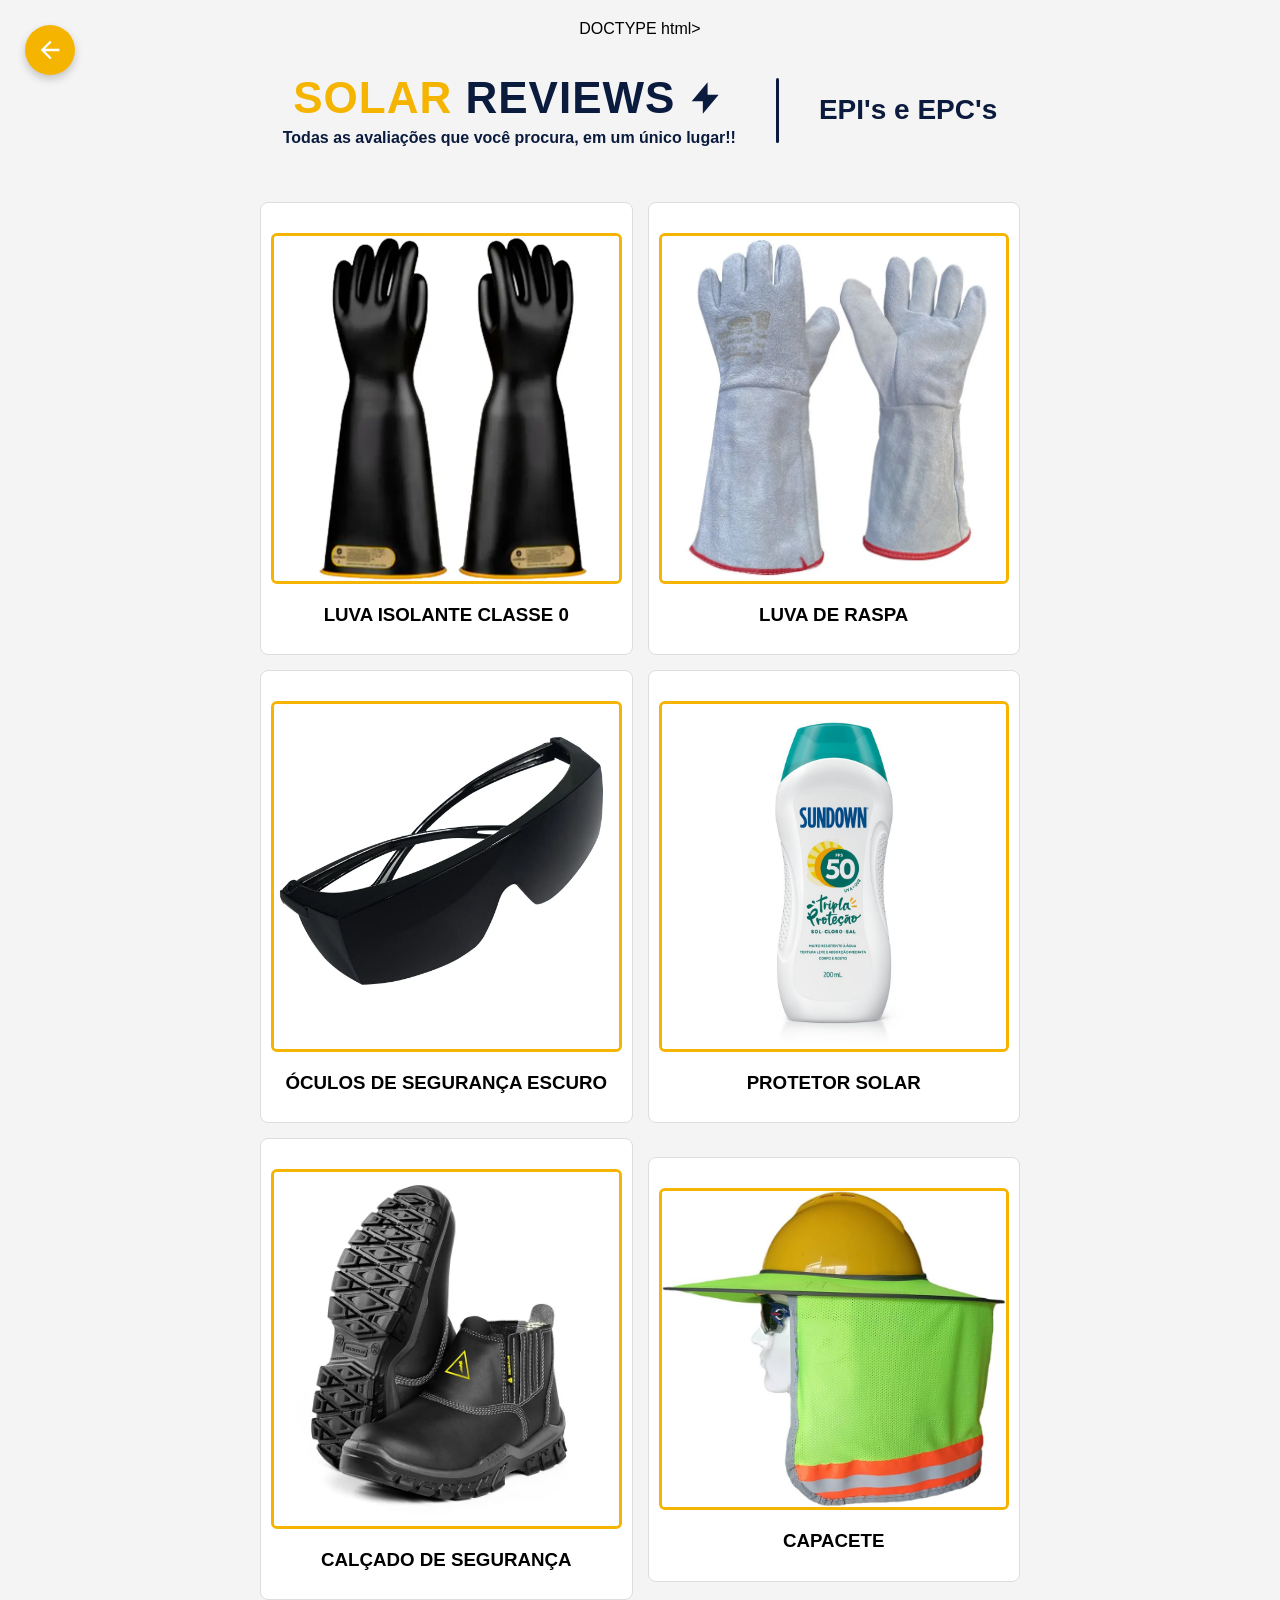
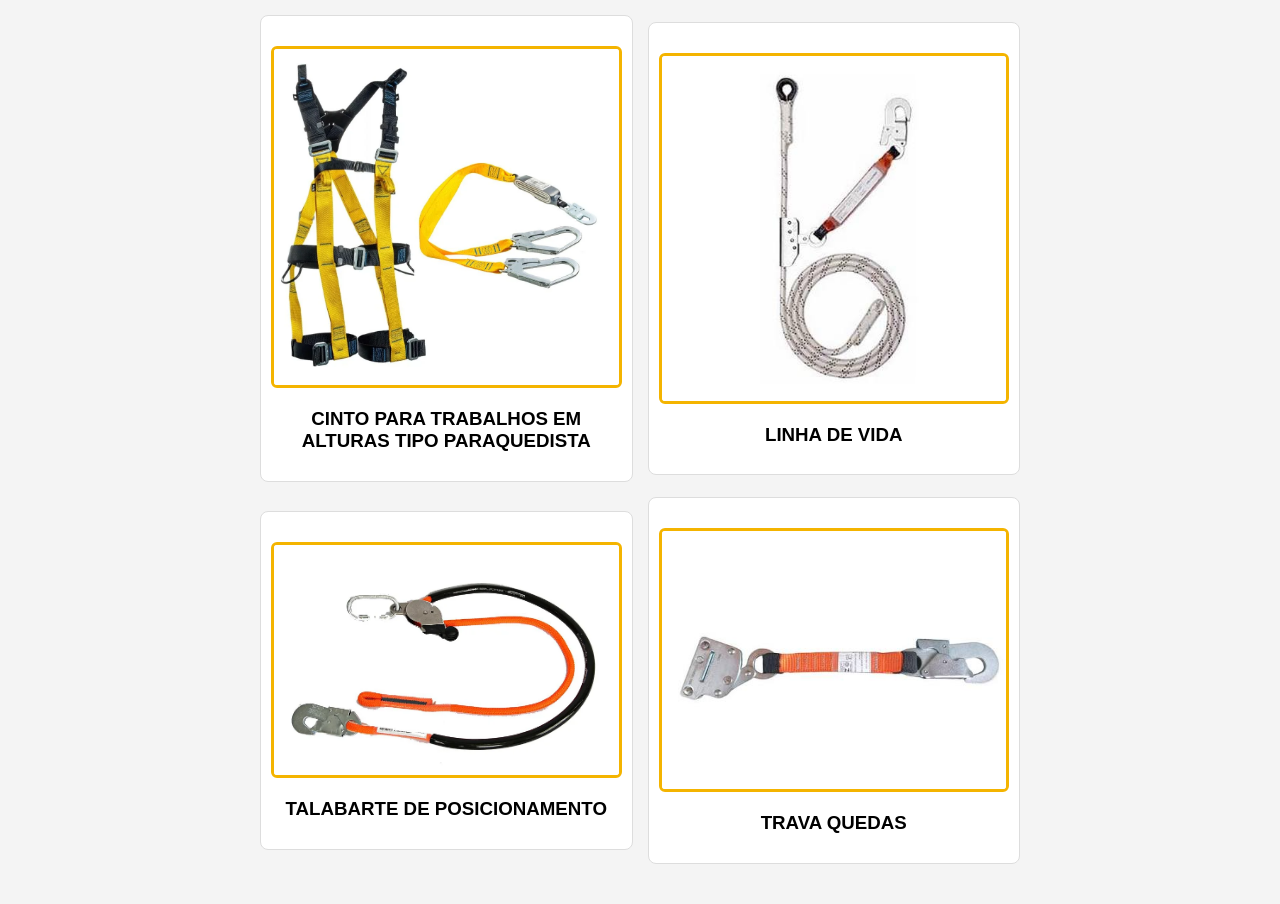
==== cabos.html @ 93189bad "D" ====
DOCTYPE html>
<html lang="pt-BR">
    <head> 
        <meta charset="UTF-8">
        <link rel="stylesheet" href="Style.css">
        <title>SolarReviews - CABOS</title> 
    </head>

    <body>
        <a href="javascript:history.back()" class="btn-voltar-redondo" title="Voltar">
  <svg xmlns="http://www.w3.org/2000/svg" viewBox="0 0 24 24" fill="currentColor">
    <path d="M20 11H7.83l5.59-5.59L12 4l-8 8 8 8 1.41-1.41L7.83 13H20v-2z"/>
  </svg>
</a>
        <header class="header-principal">
  <div class="header-lado-esquerdo">
    <div class="titulo-com-icone">
      <h1 class="titulo-solar">
        <span class="cor-solar">SOLAR</span>
        <span class="cor-revis">REVIEWS</span>
      </h1>
      <svg class="icone-raio" xmlns="http://www.w3.org/2000/svg" viewBox="0 0 24 24" fill="currentColor">
        <path d="M13 2L3 14h7v8l10-12h-7z"/>
      </svg>
    </div>
    <p class="subtitulo">Todas as avaliações que você procura, em um único lugar!!</p>
  </div>

  <div class="divisoria-vertical"></div>

  <div class="header-lado-direito">
    <span class="texto-epis">EPI's e EPC's</span>
  </div>
</header>

        <main class="galeria-produtos">

            <div class="card-produto">
                <img src="imagens/luva isolante.webp" alt="Luva Isolante Classe 0">
                <h3>LUVA ISOLANTE CLASSE 0</h3>
            </div>

            <div class="card-produto">
                <img src="imagens/luva de raspa.webp" alt="Luva de Raspa">
                <h3>LUVA DE RASPA</h3>
            </div>

            <div class="card-produto">
                <img src="imagens/oculos de segurança.webp" alt="Óculos de Segurança Escuro">
                <h3>ÓCULOS DE SEGURANÇA ESCURO</h3>
            </div>

            <div class="card-produto">
                <img src="imagens/protetor solar.jpg" alt="Protetor Solar">
                <h3>PROTETOR SOLAR</h3>
            </div>

            <div class="card-produto">
                <img src="imagens/bota.webp" alt="Calçado de Segurança">
                <h3>CALÇADO DE SEGURANÇA</h3>
            </div>

            <div class="card-produto">
                <img src="imagens/capacete2.jpg" alt="Capacete">
                <h3>CAPACETE</h3>
            </div>

            <div class="card-produto">
                <img src="imagens/cinto de segurança.webp" alt="Cinto de Segurança">
                <h3>CINTO PARA TRABALHOS EM ALTURAS TIPO PARAQUEDISTA</h3>
            </div>

            <div class="card-produto">
                <img src="imagens/corda de vida.jpg" alt="Linha de Vida">
                <h3>LINHA DE VIDA</h3>
            </div>

            <div class="card-produto">
                <img src="imagens/talabarte.webp" alt="Talabarte">
                <h3>TALABARTE DE POSICIONAMENTO</h3>
            </div>

            <div class="card-produto">
                <img src="imagens/trava quedas.jpg" alt="Trava Quedas">
                <h3>TRAVA QUEDAS</h3>
            </div>

        </main>

        <script src="Script.js"></script>
    </body>
</html>
---- Style.css ----
.search-container {
    position: fixed;
    top: 20px;
    right: 20px;
    z-index: 1000;
}

.search-btn {
    width: 45px;
    height: 45px;
    border: none;
    border-radius: 50%;
    background: #f4b400;
    color: white;
    cursor: pointer;
    font-size: 20px;
}

.search-btn:hover {
    background: #d99b00;
}

.menu-pesquisa {
    display: none;
    margin-top: 10px;
    width: 230px;
    background: white;
    border-radius: 8px;
    box-shadow: 0 5px 15px rgba(0,0,0,.2);
    overflow: hidden;
}

.menu-pesquisa a {
    display: block;
    padding: 12px;
    text-decoration: none;
    color: #333;
}

.menu-pesquisa a:hover {
    background: #f4b400;
    color: white;
}

body {
    font-family: Arial, sans-serif;
    background-color: #f4f4f4;
    display: flex;
    flex-direction: column;
    align-items: center;
    margin: 20px auto;
}

main {
    width: 100%;
    display: flex;
    flex-direction: column;
    align-items: center;
}

section {
    background-color: white;
    width: 80%;
    max-width: 800px;
    padding: 20px;
    border-radius: 10px;
    text-align: center;
}

img {
    width: 100%;
    max-width: 600px;
    height: auto;
    display: block;
    margin: 20px auto;
    border-radius: 10px;
}

/* BOTÃO VOLTAR (SETA BRANCA) */
.btn-voltar {
    display: flex;
    align-items: center;
    justify-content: center;
    width: 48px;
    height: 48px;
    background-color: #f4b400;  /* Amarelo/Laranja */
    color: #ffffff;             /* Seta em BRANCO */
    border-radius: 50%;
    text-decoration: none;
    font-size: 28px;
    font-weight: bold;
    box-shadow: 0px 2px 5px rgba(0,0,0,0.2);
    position: absolute;
    top: 20px;
    left: 45px;
}

/* Organização de 2 imagens por linha
/* Organização de 2 imagens por linha */
.galeria-produtos {
    display: grid;
    grid-template-columns: repeat(2, 1fr); /* Cria exatamente 2 colunas iguais */
    gap: 15px;                             /* Espaço entre os cards */
    padding: 20px;
    width: 100%;
    max-width: 800px;
    box-sizing: border-box;
}

/* Quadradinhos dos produtos */
.card-produto {
    border: 1px solid #ddd;
    border-radius: 8px;
    padding: 10px;
    text-align: center;
    background-color: #fff;
    box-sizing: border-box;
}

/* BORDA AMARELA NAS IMAGENS DOS PRODUTOS */
.card-produto img {
    width: 100%;
    height: auto;
    object-fit: cover; /* Mantém as imagens alinhadas sem distorcer */
    border: 3px solid #f4b400;
    border-radius: 6px;
    box-sizing: border-box;
}
/* COR ESCURA PADRÃO PARA TUDO: #0b1b3d (Azul bem escuro, quase preto) */

/* Contêiner principal do cabeçalho (Aumentado) */
.header-principal {
  display: flex;
  align-items: center;
  justify-content: center;
  gap: 40px; /* Aumentado o espaço entre as partes */
  width: 100%;
  padding: 35px 0; /* Cabeçalho mais alto */
  margin: 0 auto;
}

/* --- LADO ESQUERDO --- */
.header-lado-esquerdo {
  display: flex;
  flex-direction: column;
  align-items: center;
  text-align: center;
}

.titulo-com-icone {
  display: flex;
  align-items: center;
  gap: 12px;
}

.titulo-solar {
  font-family: 'Showcard Gothic', 'Impact', sans-serif; /* Fonte Showcard Gothic */
  font-size: 44px; /* Aumentado */
  margin: 0;
  text-transform: uppercase;
  letter-spacing: 1px;
}

.cor-solar {
  color: #F4B400; /* Amarelo */
}

.cor-revis {
  color: #0b1b3d; /* Azul bem escuro */
}

/* Ícone do Raio (Aumentado) */
.icone-raio {
  width: 38px;
  height: 38px;
  fill: #0b1b3d; /* Azul bem escuro */
}

/* Subtítulo centralizado em azul bem escuro */
.subtitulo {
  margin: 6px 0 0 0;
  font-size: 16px;
  font-weight: 600;
  color: #0b1b3d; /* Agora na mesma cor azul bem escuro */
}

/* --- LINHA DIVISÓRIA (Agora em Azul Bem Escuro) --- */
.divisoria-vertical {
  width: 3px;
  height: 65px; /* Altura maior para acompanhar a fonte */
  background-color: #0b1b3d; /* Azul bem escuro */
  border-radius: 2px;
}

/* --- LADO DIREITO --- */
.header-lado-direito {
  display: flex;
  align-items: center;
}

.texto-epis {
  font-size: 28px; /* Aumentado */
  font-weight: bold;
  color: #0b1b3d; /* Azul bem escuro */
}

/* BOTÃO VOLTAR REDONDO (MÉDIO) */
.btn-voltar-redondo {
  position: fixed; /* Fica fixo na tela mesmo ao rolar */
  top: 25px;
  left: 25px;
  width: 50px; /* Tamanho médio */
  height: 50px;
  background-color: #F4B400; /* Amarelo */
  border-radius: 50%; /* Torna o botão redondo */
  display: flex;
  align-items: center;
  justify-content: center;
  box-shadow: 0 4px 8px rgba(0, 0, 0, 0.2);
  text-decoration: none;
  z-index: 9999; /* Garante que fique acima de outros elementos */
  transition: transform 0.2s ease, background-color 0.2s ease;
}

/* Seta branca dentro do botão */
.btn-voltar-redondo svg {
  width: 28px;
  height: 28px;
  fill: #FFFFFF; /* Cor da seta em branco */
}

/* Efeito ao passar o mouse */
.btn-voltar-redondo:hover {
  background-color: #d99b00;
  transform: scale(1.08);
}
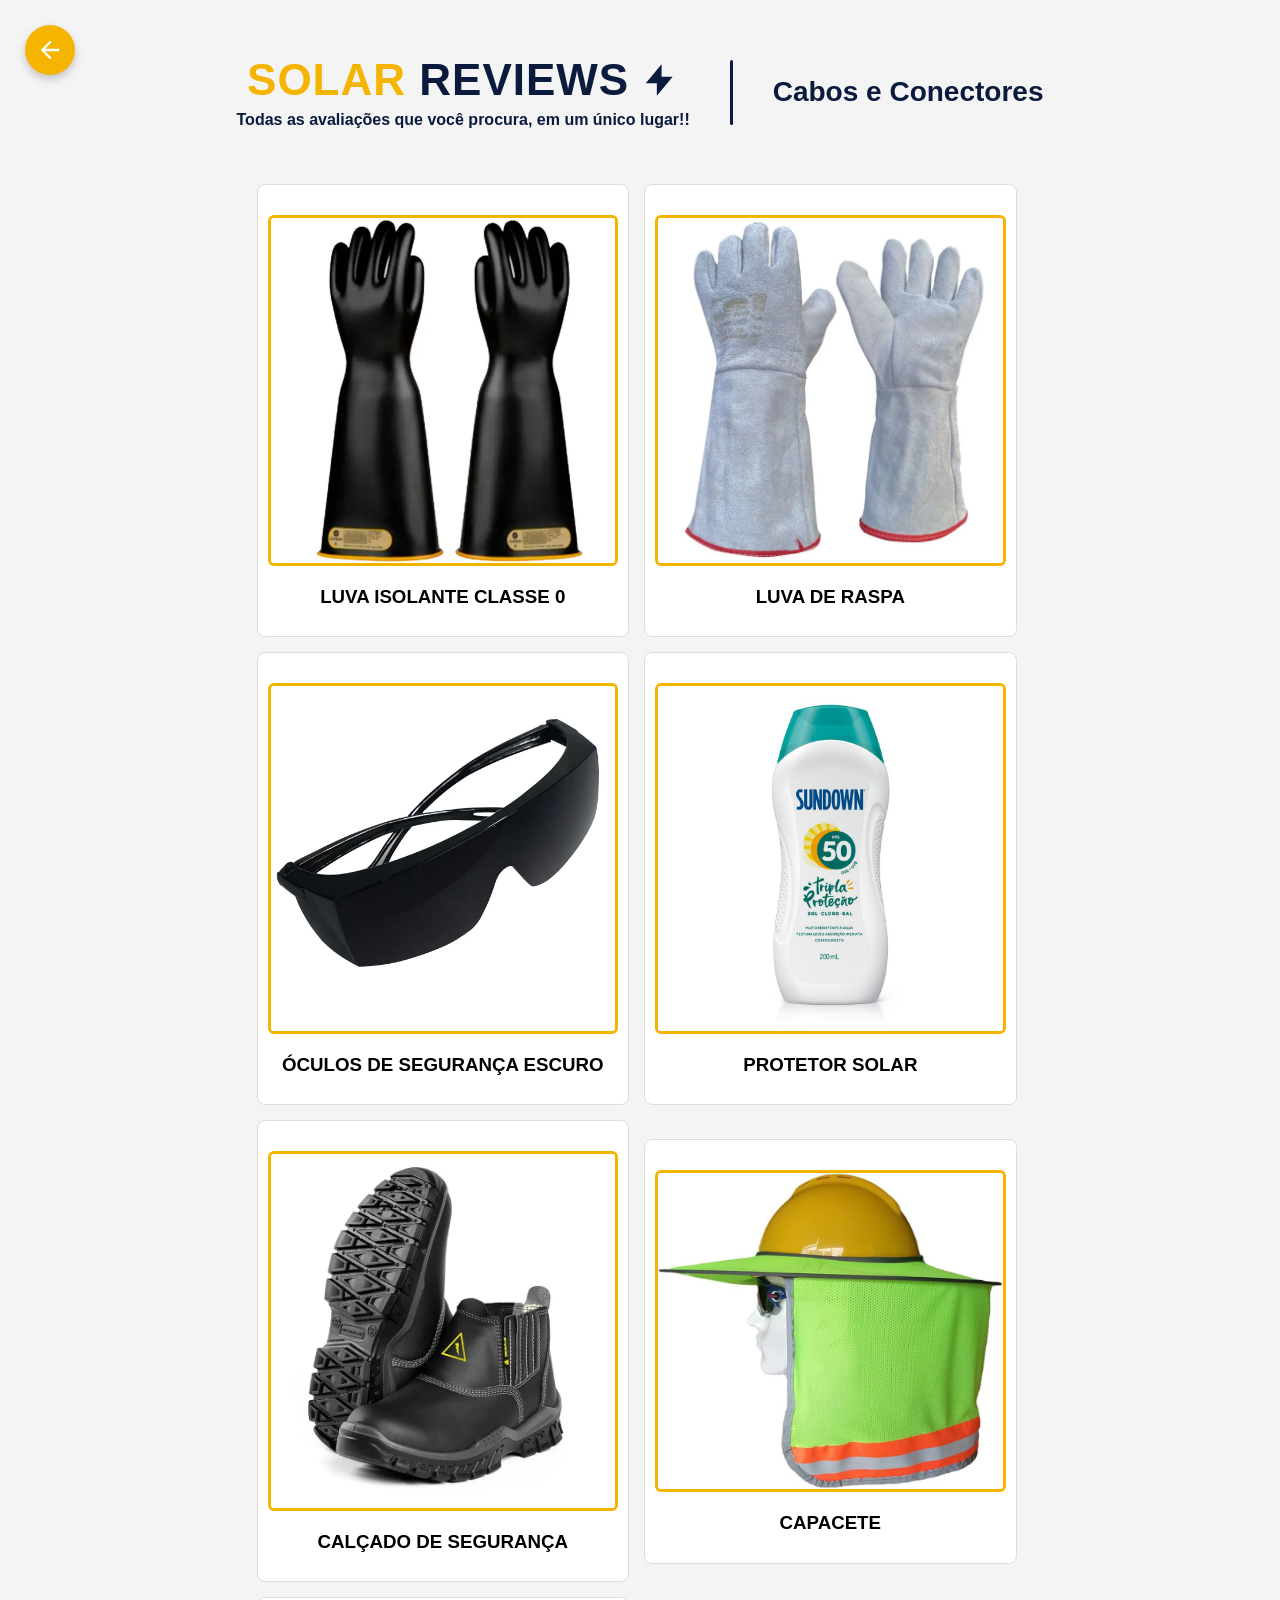
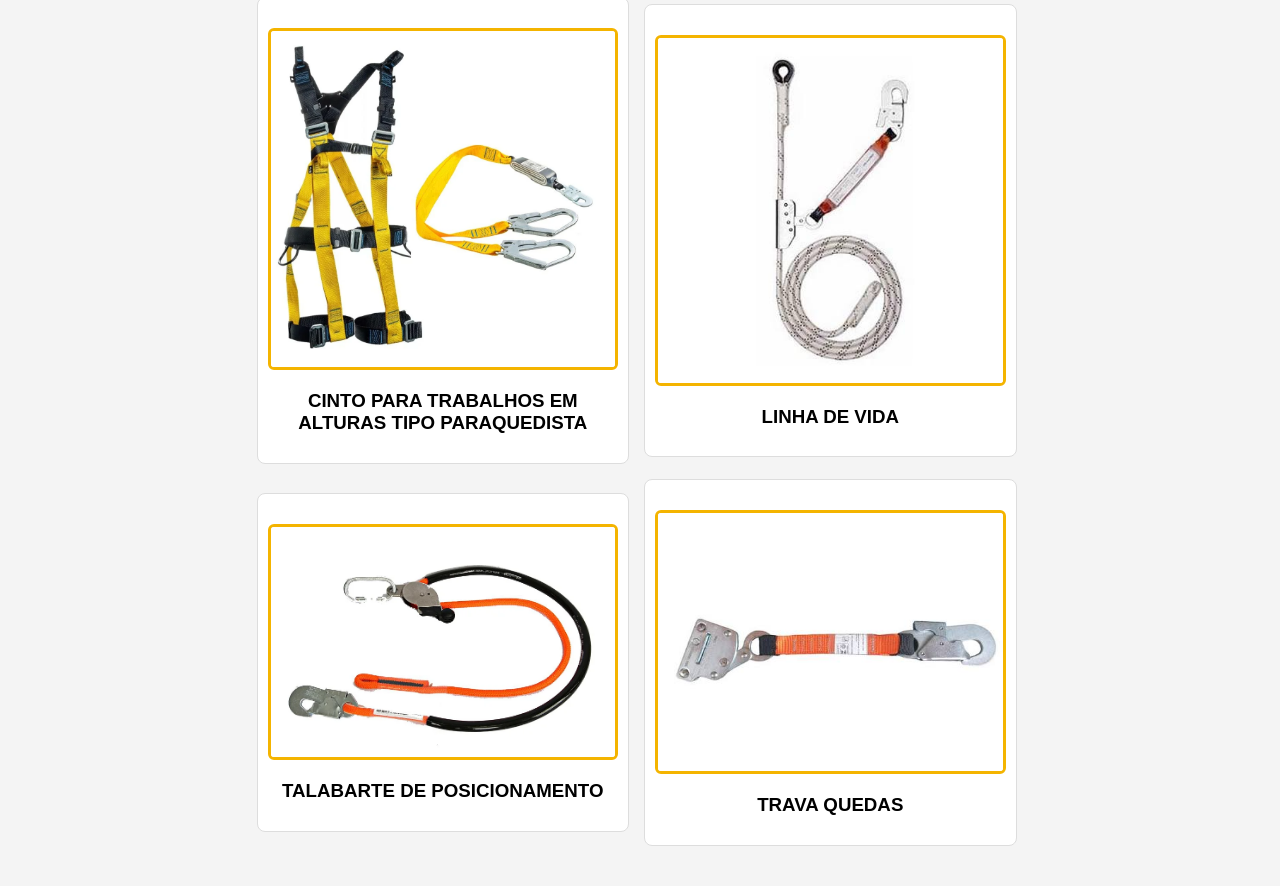
==== commit 1c495372: "de" ====
--- a/cabos.html
+++ b/cabos.html
@@ -1,9 +1,9 @@
-DOCTYPE html>
+<DOCTYPE html>
 <html lang="pt-BR">
     <head> 
         <meta charset="UTF-8">
         <link rel="stylesheet" href="Style.css">
-        <title>SolarReviews - CABOS</title> 
+        <title>SolarReviews - Cabos e Conectores</title> 
     </head>
 
     <body>
@@ -29,7 +29,7 @@
   <div class="divisoria-vertical"></div>
 
   <div class="header-lado-direito">
-    <span class="texto-epis">EPI's e EPC's</span>
+    <span class="texto-epis">Cabos e Conectores</span>
   </div>
 </header>
 
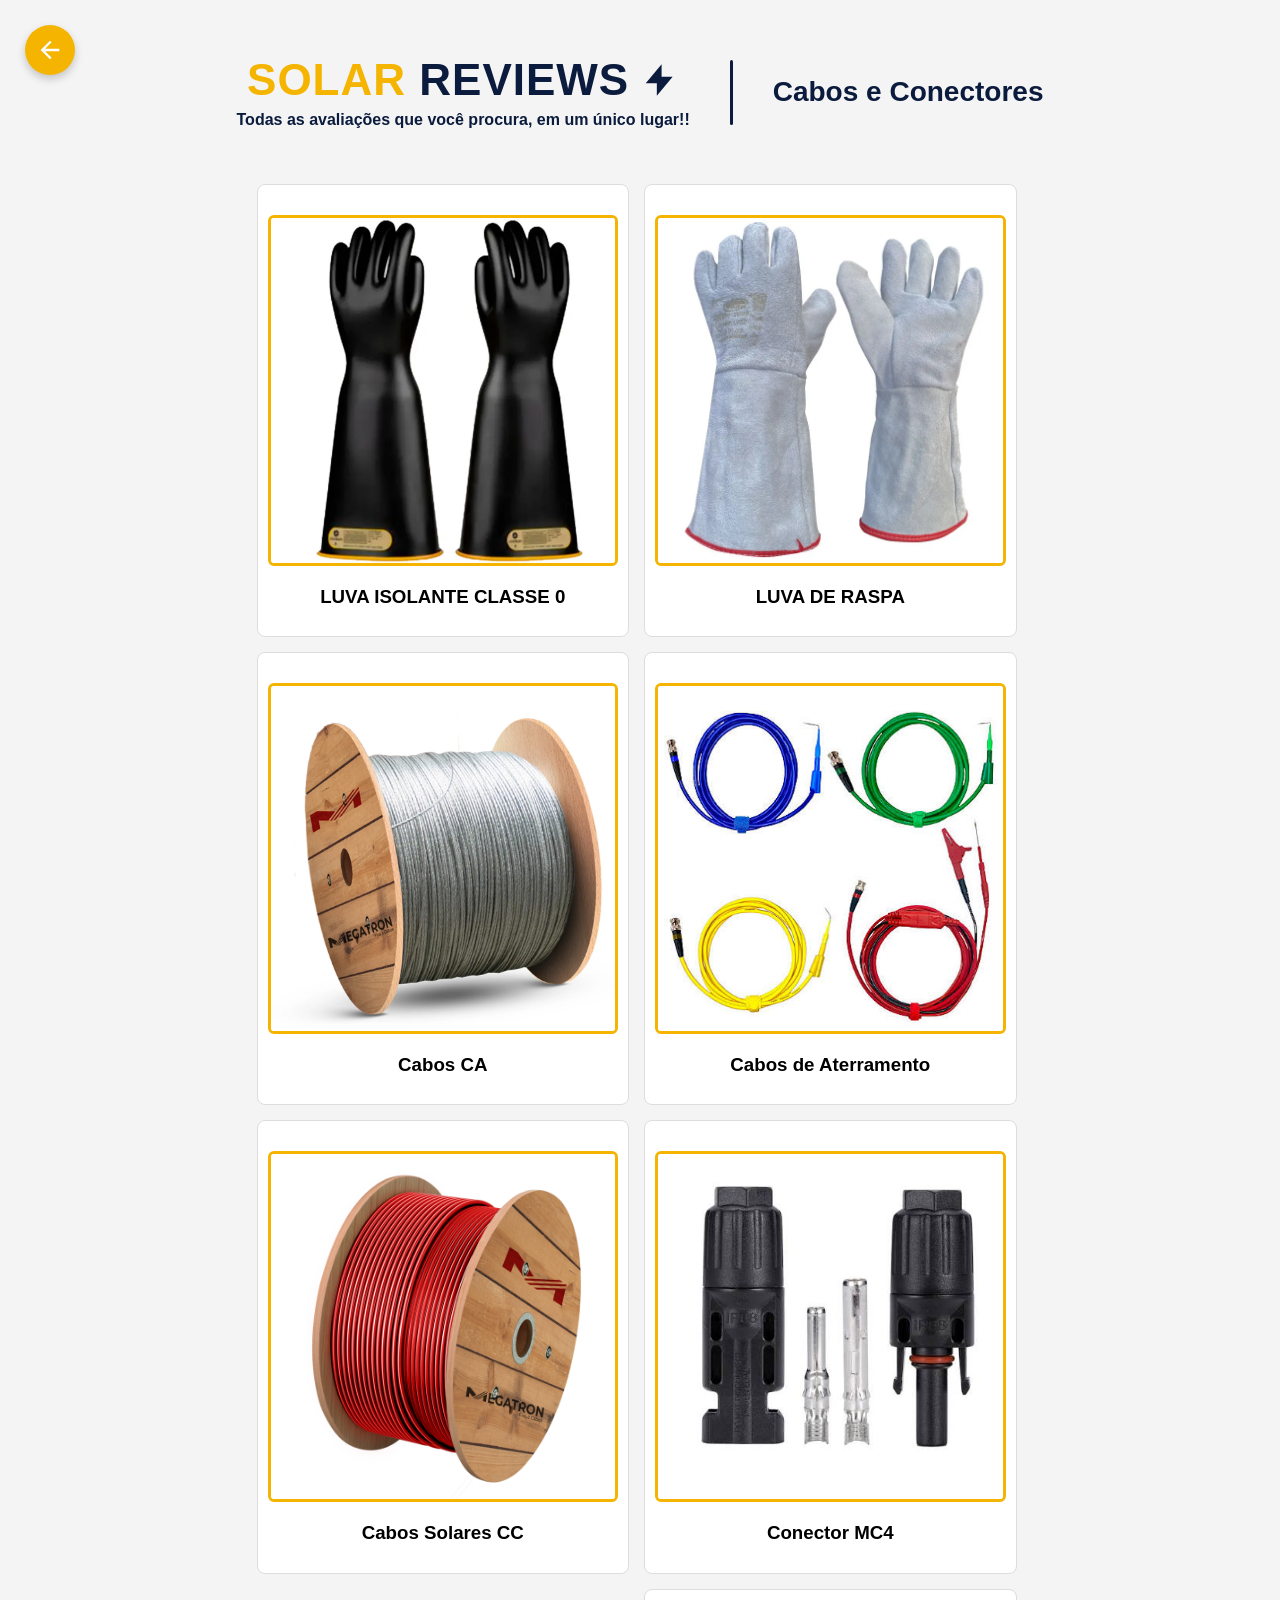
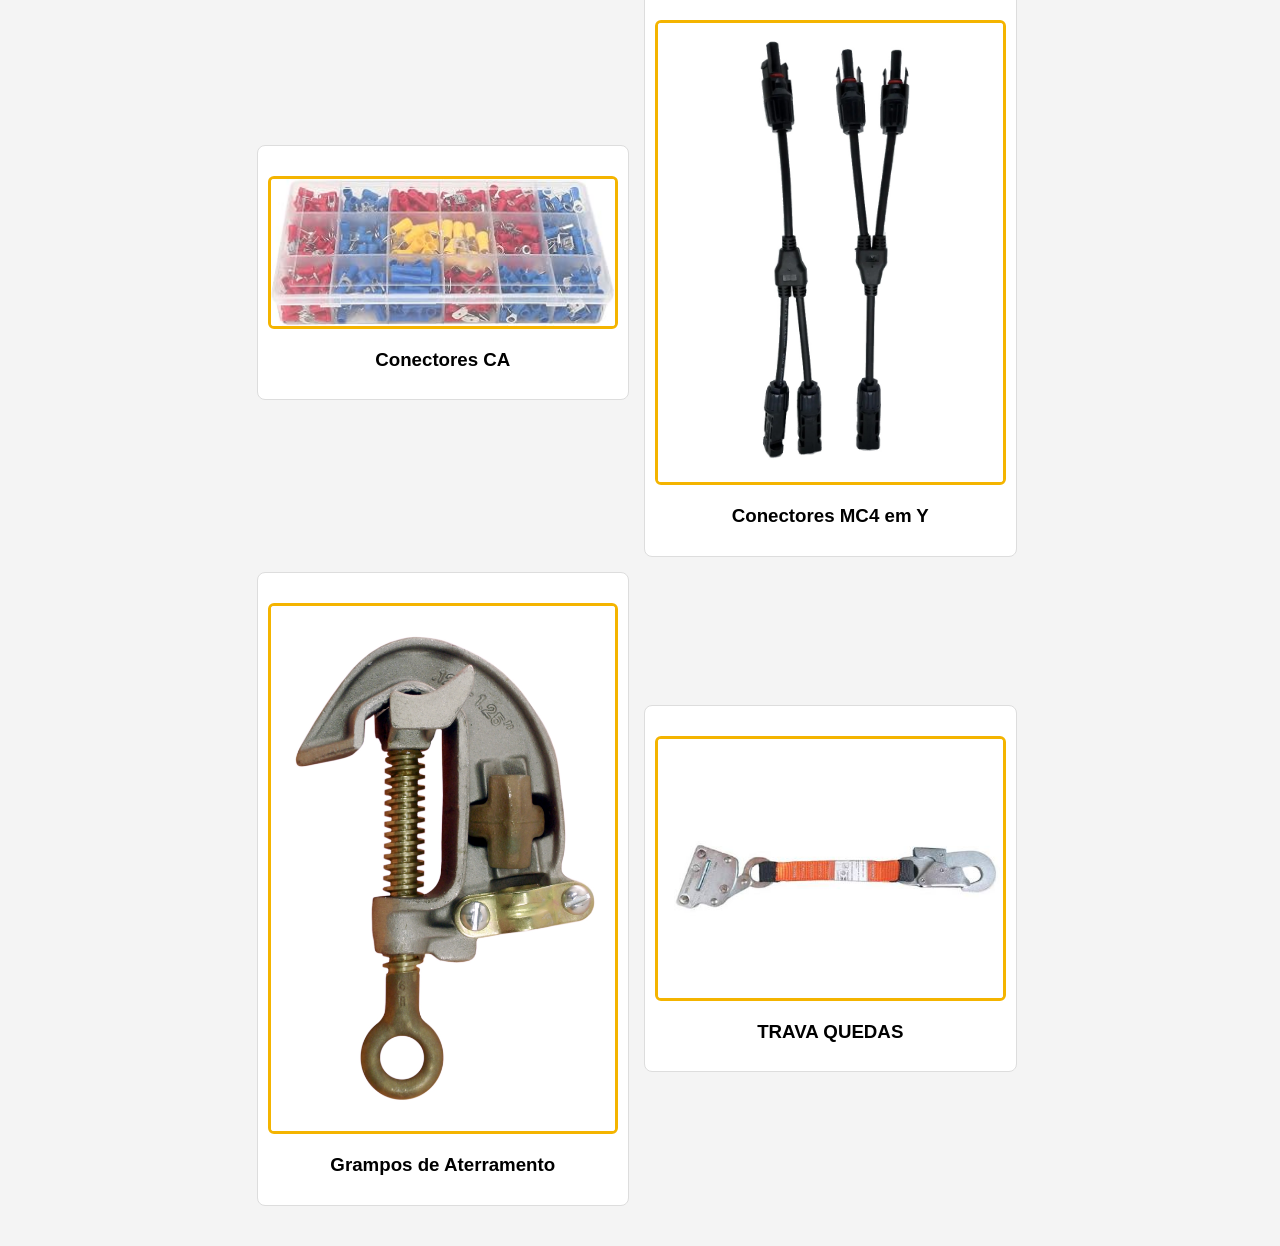
==== commit fc87547e: "D" ====
--- a/cabos.html
+++ b/cabos.html
@@ -46,38 +46,38 @@
             </div>
 
             <div class="card-produto">
-                <img src="imagens/oculos de segurança.webp" alt="Óculos de Segurança Escuro">
-                <h3>ÓCULOS DE SEGURANÇA ESCURO</h3>
+                <img src="imagens/Cabos CA.webp" alt="Óculos de Segurança Escuro">
+                <h3>Cabos CA</h3>
             </div>
 
             <div class="card-produto">
-                <img src="imagens/protetor solar.jpg" alt="Protetor Solar">
-                <h3>PROTETOR SOLAR</h3>
+                <img src="imagens/cabos de aterramento.jpg" alt="Protetor Solar">
+                <h3>Cabos de Aterramento</h3>
             </div>
 
             <div class="card-produto">
-                <img src="imagens/bota.webp" alt="Calçado de Segurança">
-                <h3>CALÇADO DE SEGURANÇA</h3>
+                <img src="imagens/Cabos Solares CC.webp" alt="Calçado de Segurança">
+                <h3>Cabos Solares CC</h3>
             </div>
 
             <div class="card-produto">
-                <img src="imagens/capacete2.jpg" alt="Capacete">
-                <h3>CAPACETE</h3>
+                <img src="imagens/conector MC4.jpg" alt="Capacete">
+                <h3>Conector MC4</h3>
             </div>
 
             <div class="card-produto">
-                <img src="imagens/cinto de segurança.webp" alt="Cinto de Segurança">
-                <h3>CINTO PARA TRABALHOS EM ALTURAS TIPO PARAQUEDISTA</h3>
+                <img src="imagens/Conectores CA.jpg" alt="Cinto de Segurança">
+                <h3>Conectores CA</h3>
             </div>
 
             <div class="card-produto">
-                <img src="imagens/corda de vida.jpg" alt="Linha de Vida">
-                <h3>LINHA DE VIDA</h3>
+                <img src="imagens/Conectores MC4 em Y.jpg" alt="Linha de Vida">
+                <h3>Conectores MC4 em Y</h3>
             </div>
 
             <div class="card-produto">
-                <img src="imagens/talabarte.webp" alt="Talabarte">
-                <h3>TALABARTE DE POSICIONAMENTO</h3>
+                <img src="imagens/Grampos de Aterramento.jpg" alt="Talabarte">
+                <h3>Grampos de Aterramento</h3>
             </div>
 
             <div class="card-produto">
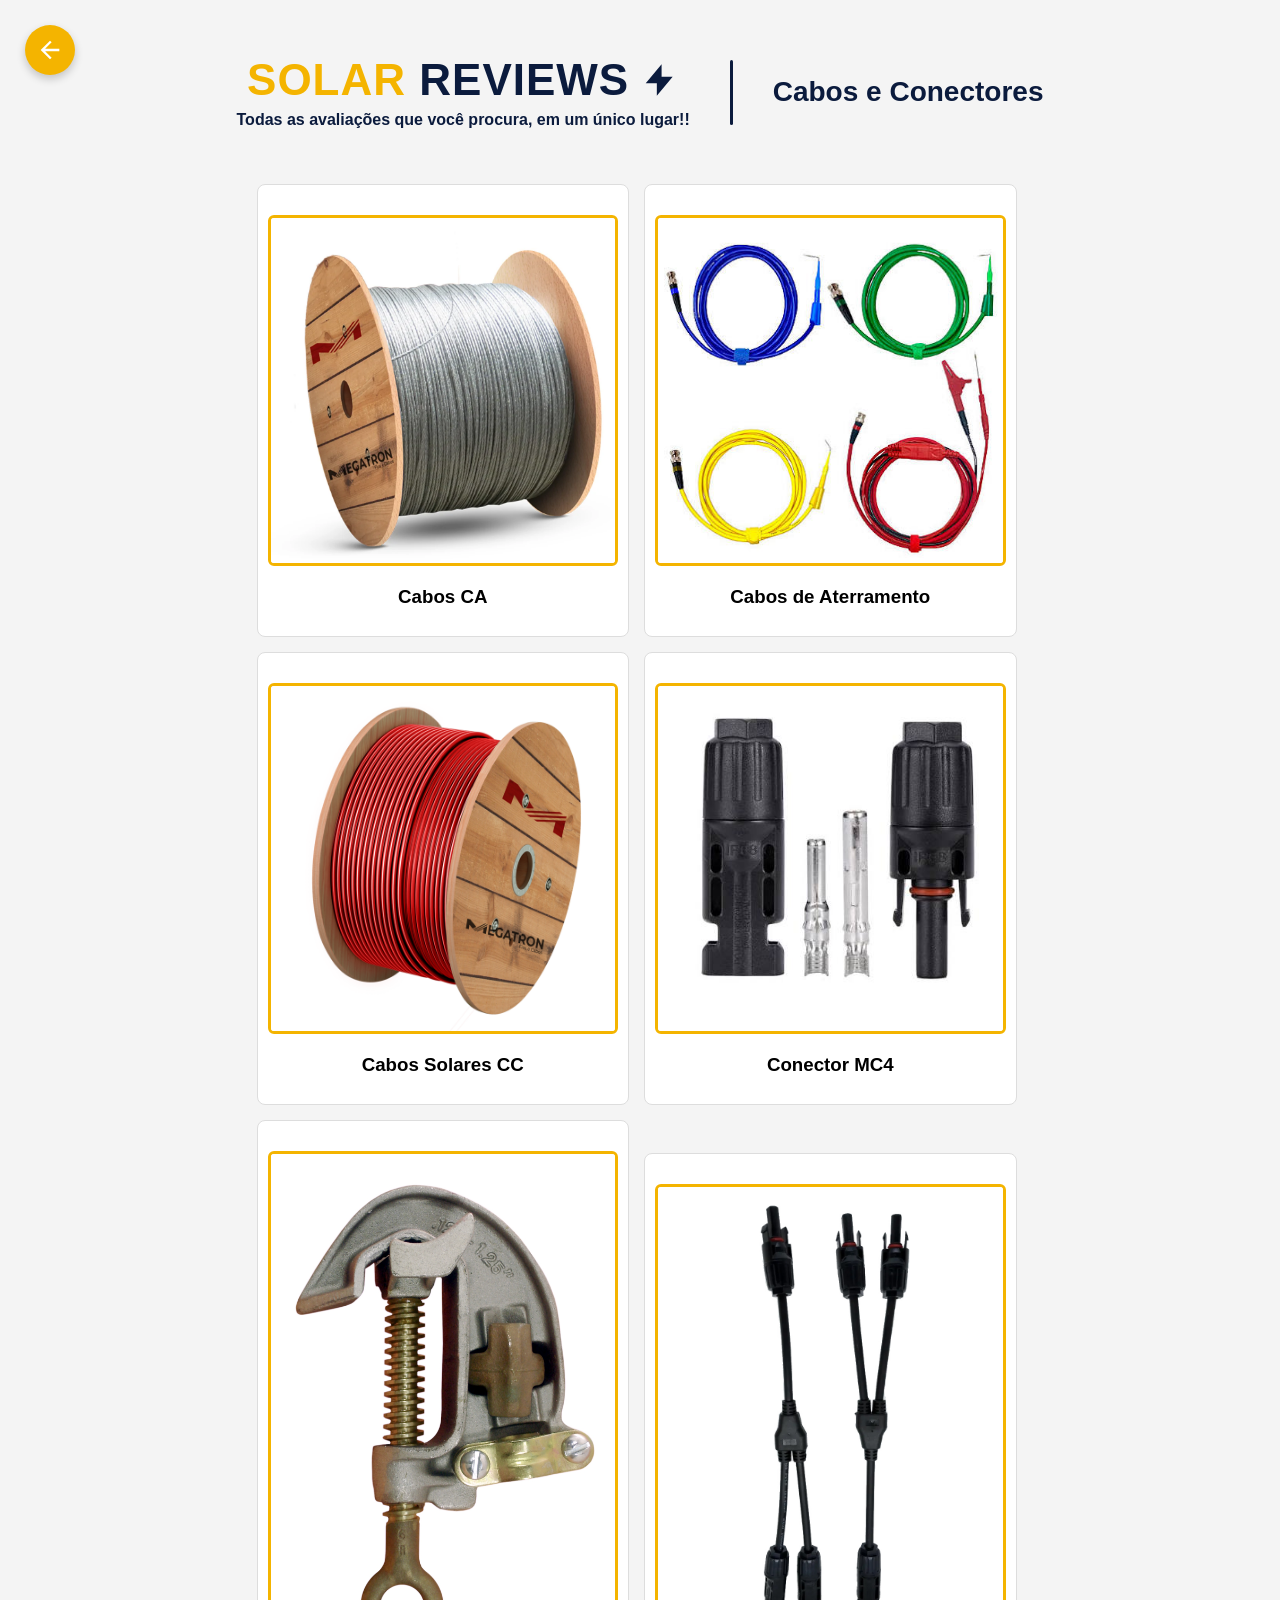
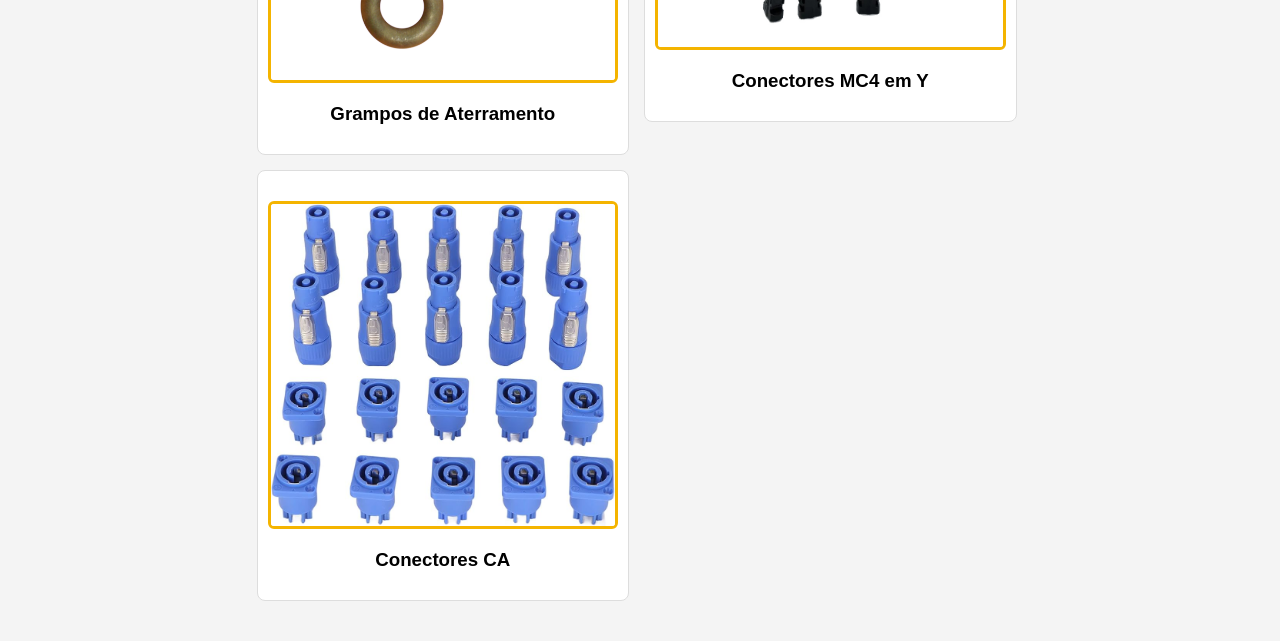
==== commit 31f5bab2: "F" ====
--- a/cabos.html
+++ b/cabos.html
@@ -35,16 +35,9 @@
 
         <main class="galeria-produtos">
 
-            <div class="card-produto">
-                <img src="imagens/luva isolante.webp" alt="Luva Isolante Classe 0">
-                <h3>LUVA ISOLANTE CLASSE 0</h3>
-            </div>
+            
 
-            <div class="card-produto">
-                <img src="imagens/luva de raspa.webp" alt="Luva de Raspa">
-                <h3>LUVA DE RASPA</h3>
-            </div>
-
+           
             <div class="card-produto">
                 <img src="imagens/Cabos CA.webp" alt="Óculos de Segurança Escuro">
                 <h3>Cabos CA</h3>
@@ -66,8 +59,8 @@
             </div>
 
             <div class="card-produto">
-                <img src="imagens/Conectores CA.jpg" alt="Cinto de Segurança">
-                <h3>Conectores CA</h3>
+                <img src="imagens/Grampos de Aterramento.jpg" alt="Cinto de Segurança">
+                <h3>Grampos de Aterramento</h3>
             </div>
 
             <div class="card-produto">
@@ -76,14 +69,11 @@
             </div>
 
             <div class="card-produto">
-                <img src="imagens/Grampos de Aterramento.jpg" alt="Talabarte">
-                <h3>Grampos de Aterramento</h3>
+                <img src="imagens/Conectores CA.jpg" alt="Talabarte">
+                <h3>Conectores CA</h3>
             </div>
 
-            <div class="card-produto">
-                <img src="imagens/trava quedas.jpg" alt="Trava Quedas">
-                <h3>TRAVA QUEDAS</h3>
-            </div>
+            
 
         </main>
 
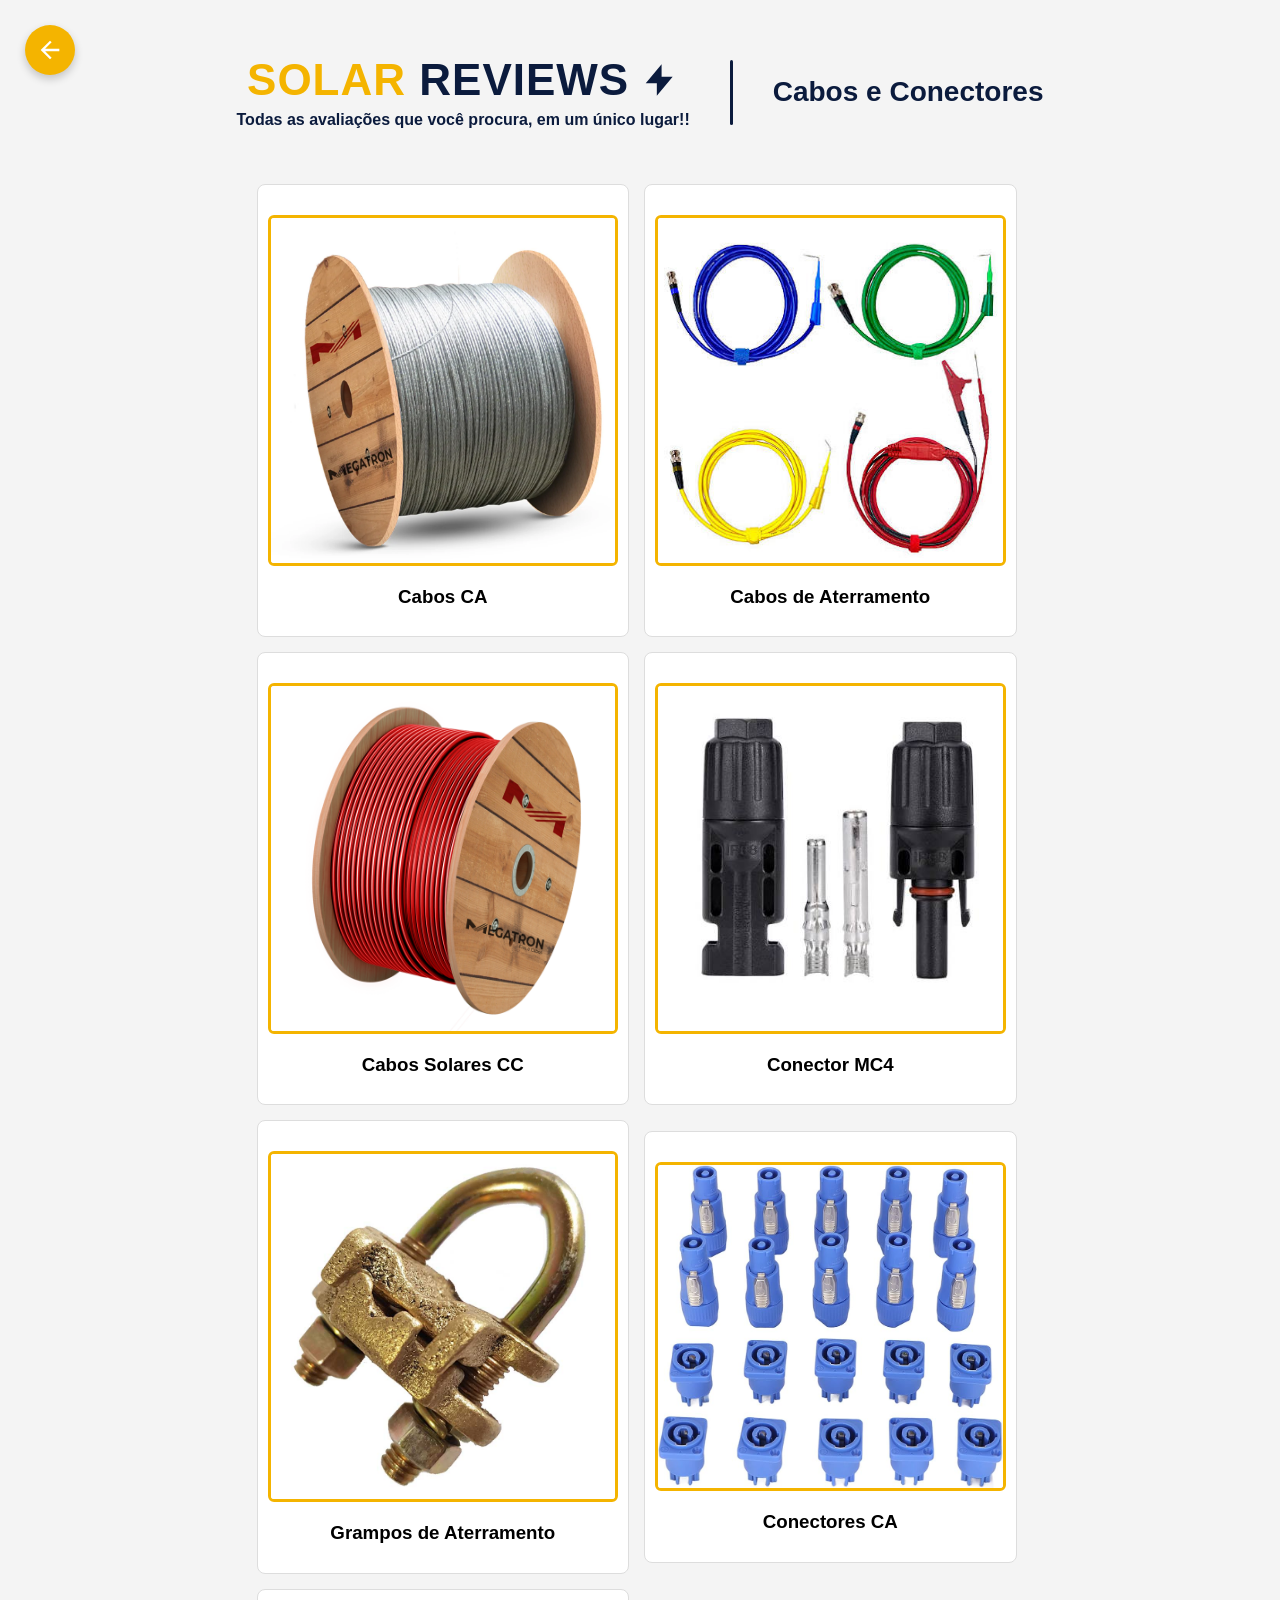
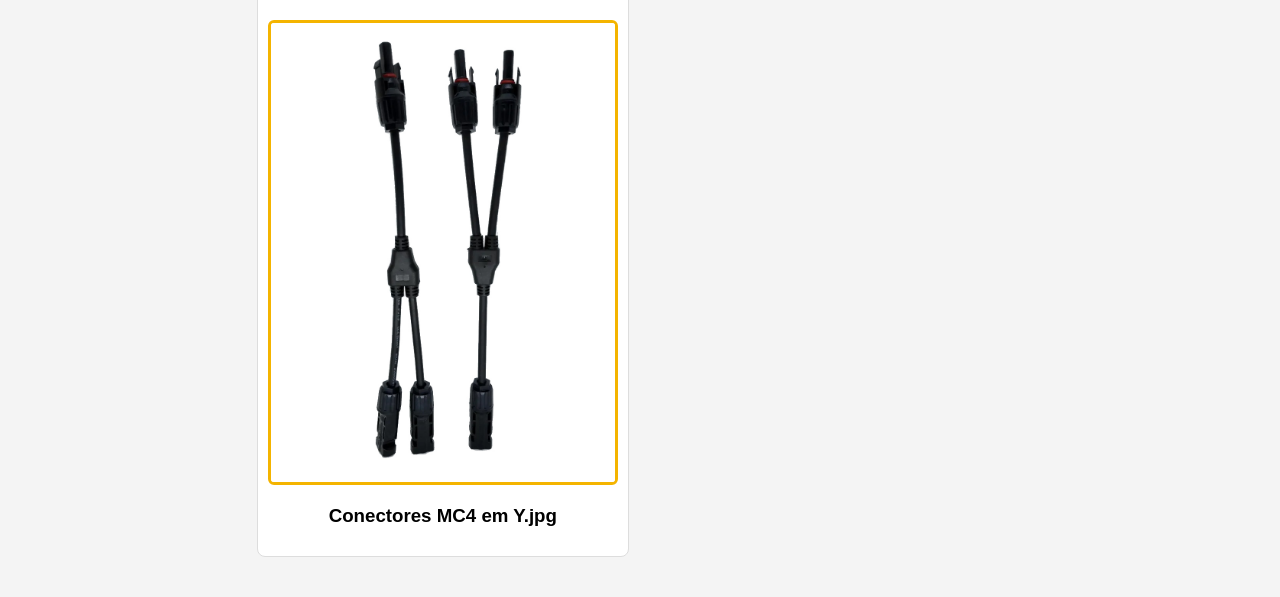
==== commit 275999f8: "f" ====
--- a/cabos.html
+++ b/cabos.html
@@ -64,13 +64,13 @@
             </div>
 
             <div class="card-produto">
-                <img src="imagens/Conectores MC4 em Y.jpg" alt="Linha de Vida">
-                <h3>Conectores MC4 em Y</h3>
+                <img src="imagens/Conectores CA.jpg" alt="Linha de Vida">
+                <h3>Conectores CA</h3>
             </div>
 
             <div class="card-produto">
-                <img src="imagens/Conectores CA.jpg" alt="Talabarte">
-                <h3>Conectores CA</h3>
+                <img src="imagens/Conectores MC4 em Y.jpg" alt="Talabarte">
+                <h3>Conectores MC4 em Y.jpg</h3>
             </div>
 
             
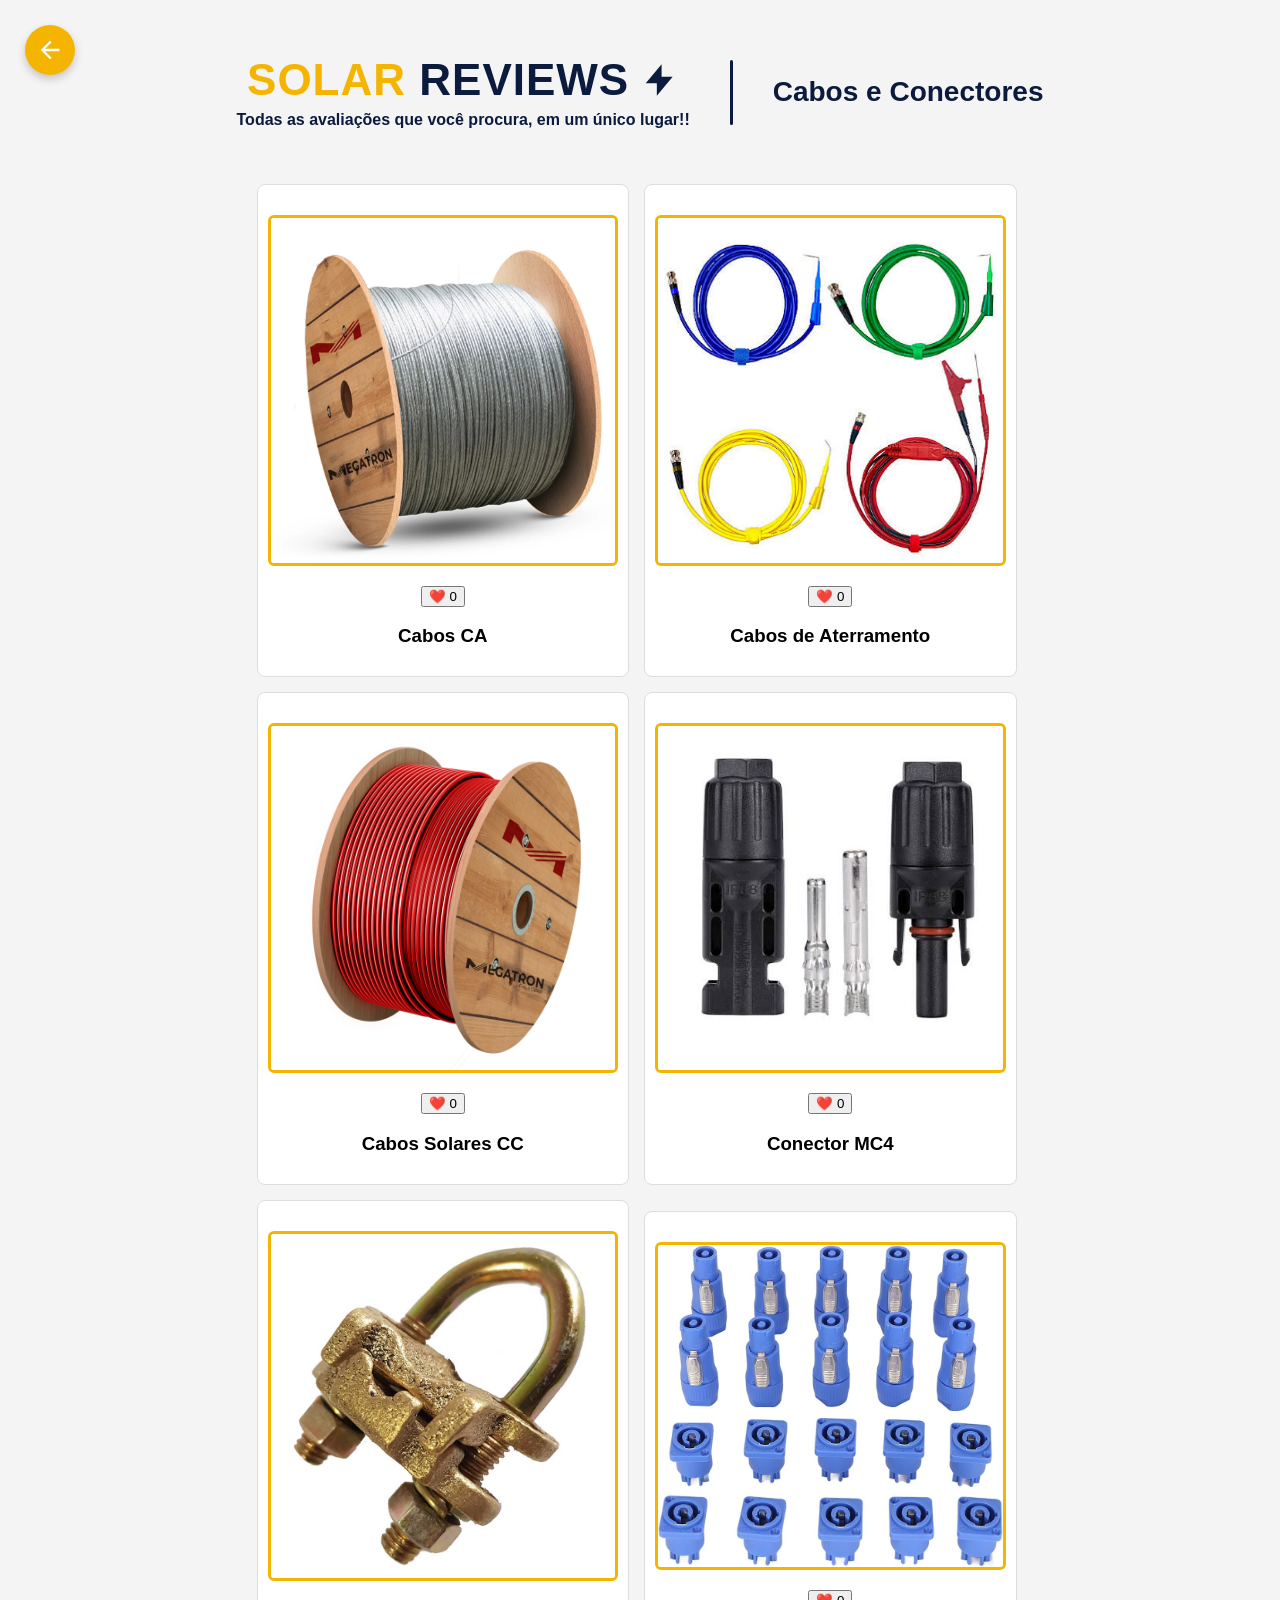
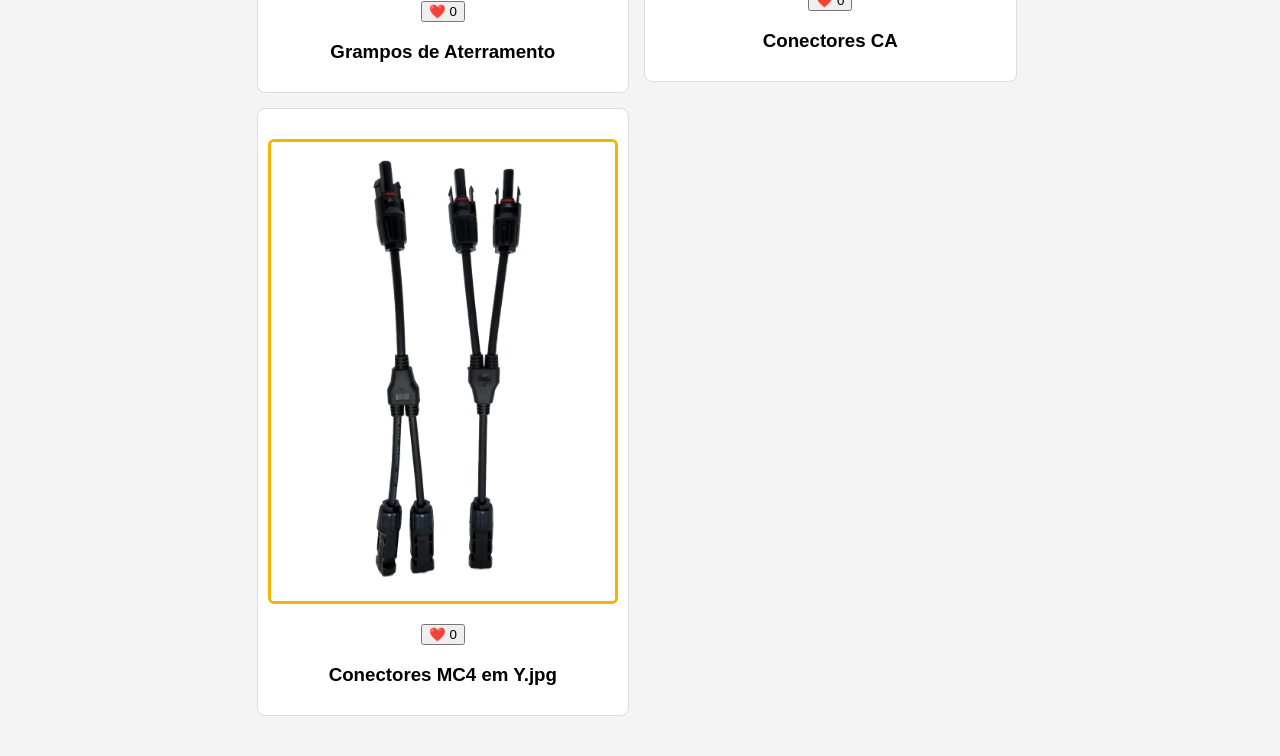
==== commit a8e039ba: "j" ====
--- a/cabos.html
+++ b/cabos.html
@@ -40,36 +40,43 @@
            
             <div class="card-produto">
                 <img src="imagens/Cabos CA.webp" alt="Óculos de Segurança Escuro">
+                 <button class="btn-like" onclick="curtir(this)">❤️ <span class="count">0</span></button>
                 <h3>Cabos CA</h3>
             </div>
 
             <div class="card-produto">
                 <img src="imagens/cabos de aterramento.jpg" alt="Protetor Solar">
+                 <button class="btn-like" onclick="curtir(this)">❤️ <span class="count">0</span></button>
                 <h3>Cabos de Aterramento</h3>
             </div>
 
             <div class="card-produto">
                 <img src="imagens/Cabos Solares CC.webp" alt="Calçado de Segurança">
+                 <button class="btn-like" onclick="curtir(this)">❤️ <span class="count">0</span></button>
                 <h3>Cabos Solares CC</h3>
             </div>
 
             <div class="card-produto">
                 <img src="imagens/conector MC4.jpg" alt="Capacete">
+                 <button class="btn-like" onclick="curtir(this)">❤️ <span class="count">0</span></button>
                 <h3>Conector MC4</h3>
             </div>
 
             <div class="card-produto">
                 <img src="imagens/Grampos de Aterramento.jpg" alt="Cinto de Segurança">
+                 <button class="btn-like" onclick="curtir(this)">❤️ <span class="count">0</span></button>
                 <h3>Grampos de Aterramento</h3>
             </div>
 
             <div class="card-produto">
                 <img src="imagens/Conectores CA.jpg" alt="Linha de Vida">
+                 <button class="btn-like" onclick="curtir(this)">❤️ <span class="count">0</span></button>
                 <h3>Conectores CA</h3>
             </div>
 
             <div class="card-produto">
                 <img src="imagens/Conectores MC4 em Y.jpg" alt="Talabarte">
+                 <button class="btn-like" onclick="curtir(this)">❤️ <span class="count">0</span></button>
                 <h3>Conectores MC4 em Y.jpg</h3>
             </div>
 
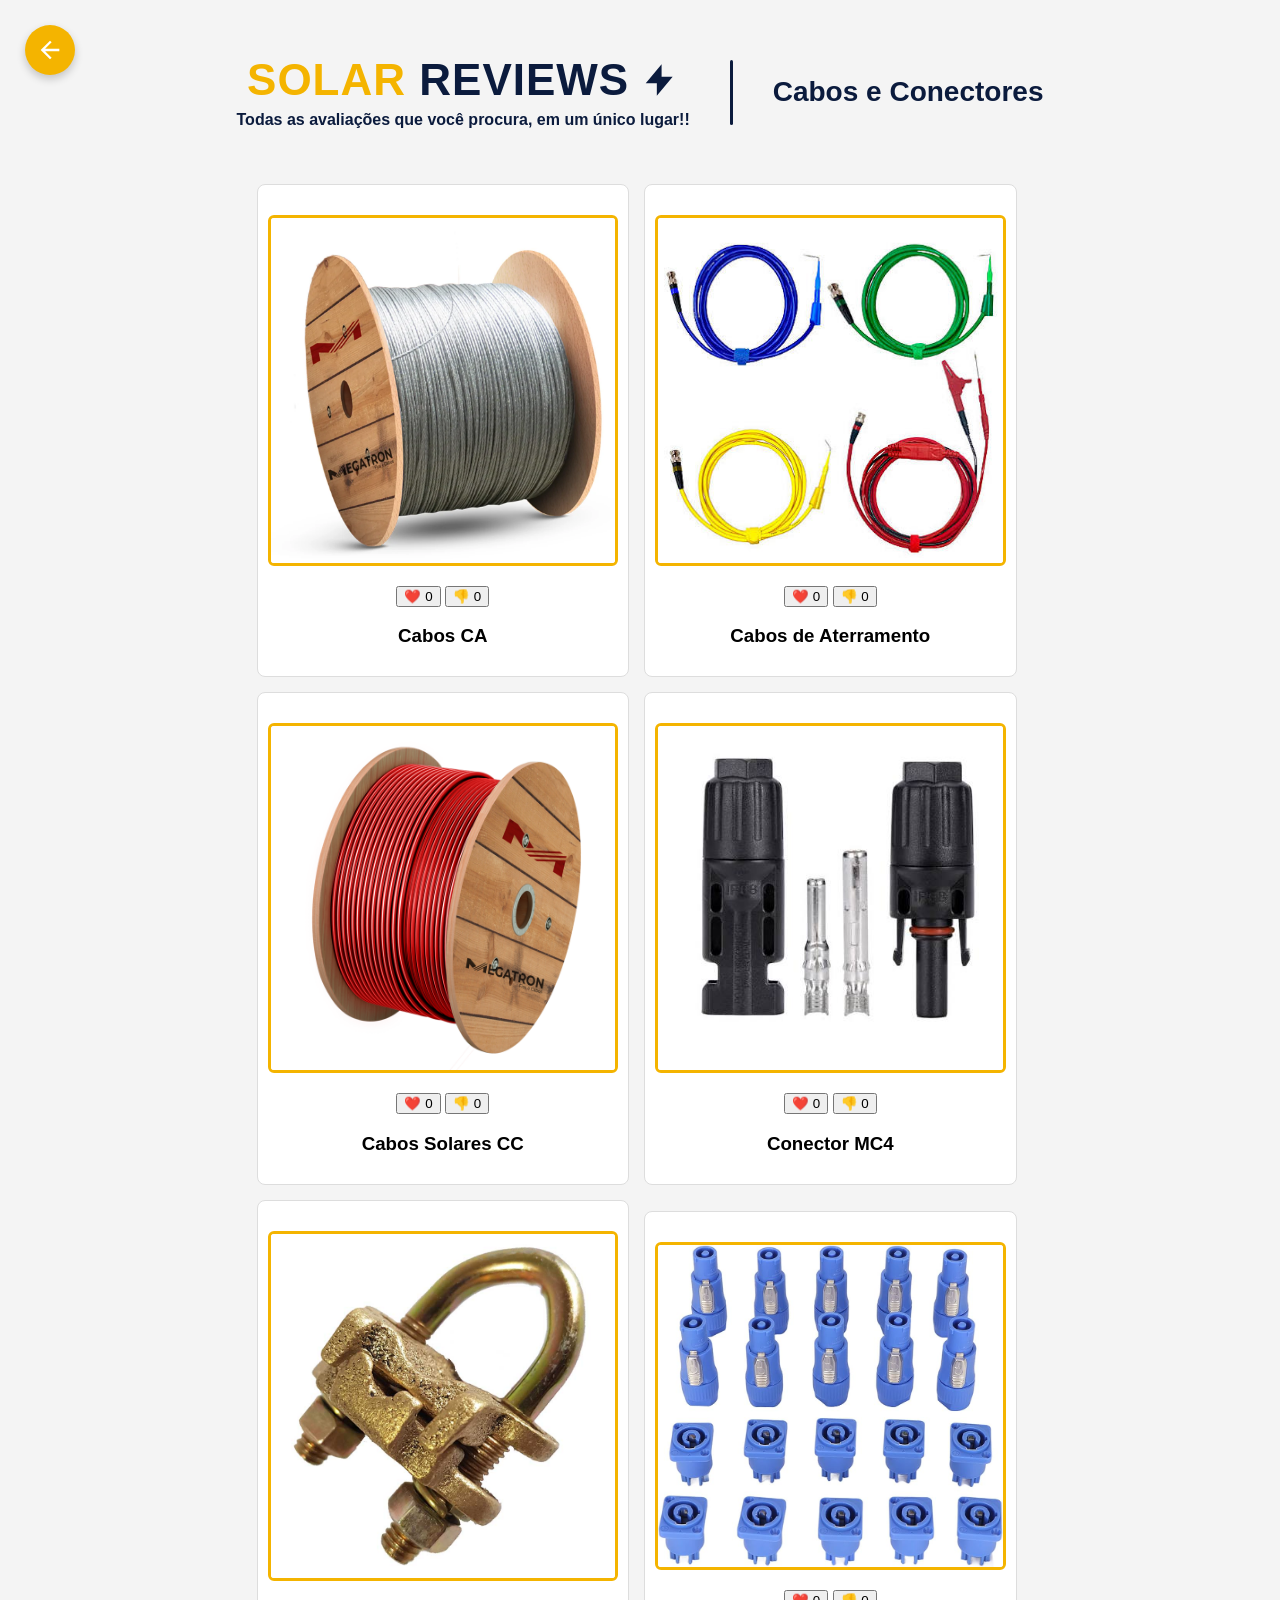
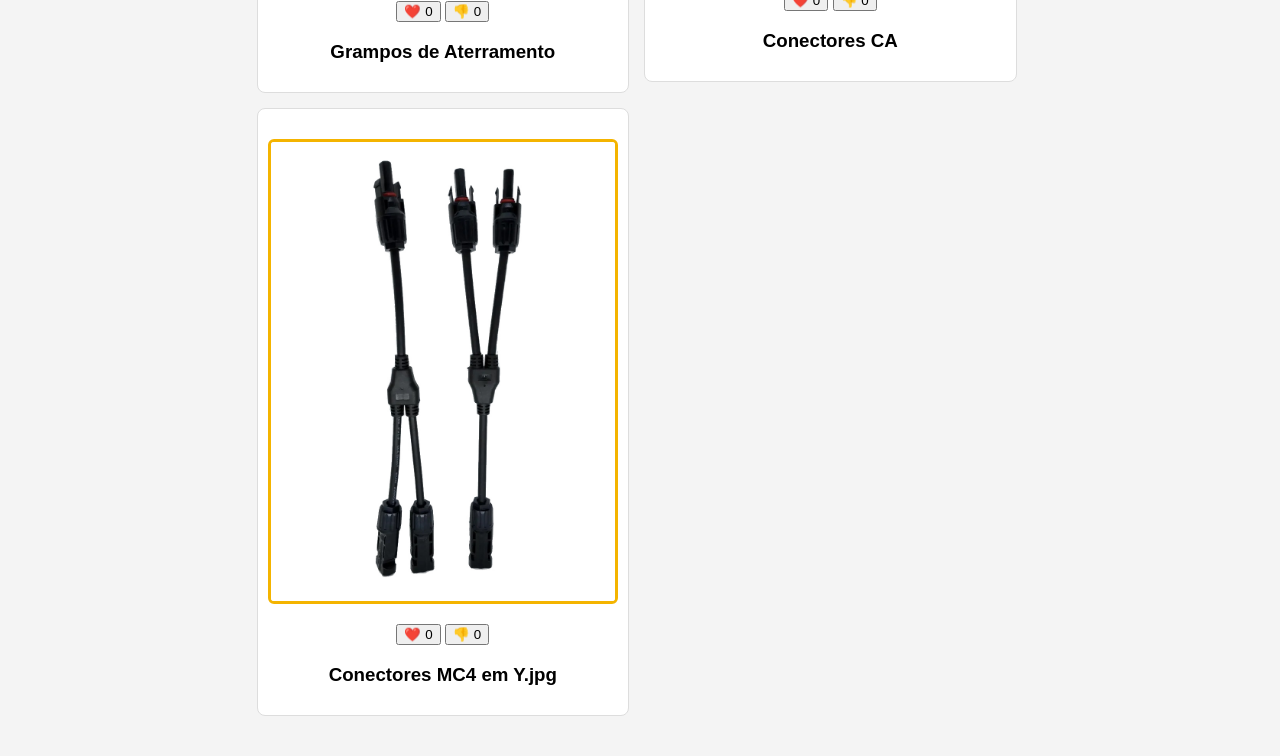
==== commit d66f5a2b: "j" ====
--- a/cabos.html
+++ b/cabos.html
@@ -41,42 +41,49 @@
             <div class="card-produto">
                 <img src="imagens/Cabos CA.webp" alt="Óculos de Segurança Escuro">
                  <button class="btn-like" onclick="curtir(this)">❤️ <span class="count">0</span></button>
+                 <button class="btn-like" onclick="curtir(this)">👎 <span class="count">0</span></button>
                 <h3>Cabos CA</h3>
             </div>
 
             <div class="card-produto">
                 <img src="imagens/cabos de aterramento.jpg" alt="Protetor Solar">
                  <button class="btn-like" onclick="curtir(this)">❤️ <span class="count">0</span></button>
+                 <button class="btn-like" onclick="curtir(this)">👎 <span class="count">0</span></button>
                 <h3>Cabos de Aterramento</h3>
             </div>
 
             <div class="card-produto">
                 <img src="imagens/Cabos Solares CC.webp" alt="Calçado de Segurança">
                  <button class="btn-like" onclick="curtir(this)">❤️ <span class="count">0</span></button>
+                 <button class="btn-like" onclick="curtir(this)">👎 <span class="count">0</span></button>
                 <h3>Cabos Solares CC</h3>
             </div>
 
             <div class="card-produto">
                 <img src="imagens/conector MC4.jpg" alt="Capacete">
                  <button class="btn-like" onclick="curtir(this)">❤️ <span class="count">0</span></button>
+                 <button class="btn-like" onclick="curtir(this)">👎 <span class="count">0</span></button>
                 <h3>Conector MC4</h3>
             </div>
 
             <div class="card-produto">
                 <img src="imagens/Grampos de Aterramento.jpg" alt="Cinto de Segurança">
                  <button class="btn-like" onclick="curtir(this)">❤️ <span class="count">0</span></button>
+                 <button class="btn-like" onclick="curtir(this)">👎 <span class="count">0</span></button>
                 <h3>Grampos de Aterramento</h3>
             </div>
 
             <div class="card-produto">
                 <img src="imagens/Conectores CA.jpg" alt="Linha de Vida">
                  <button class="btn-like" onclick="curtir(this)">❤️ <span class="count">0</span></button>
+                 <button class="btn-like" onclick="curtir(this)">👎 <span class="count">0</span></button>
                 <h3>Conectores CA</h3>
             </div>
 
             <div class="card-produto">
                 <img src="imagens/Conectores MC4 em Y.jpg" alt="Talabarte">
                  <button class="btn-like" onclick="curtir(this)">❤️ <span class="count">0</span></button>
+                 <button class="btn-like" onclick="curtir(this)">👎 <span class="count">0</span></button>
                 <h3>Conectores MC4 em Y.jpg</h3>
             </div>
 
--- a/Style.css
+++ b/Style.css
@@ -5,6 +5,9 @@
     top: 20px;
     right: 20px;
     z-index: 1000;
+    display: flex;
+    flex-direction: column;
+    align-items: flex-end;
 }
 
 .search-btn {
@@ -16,6 +19,10 @@
     color: white;
     cursor: pointer;
     font-size: 20px;
+    display: flex;
+    align-items: center;
+    justify-content: center;
+    transition: background 0.3s ease;
 }
 
 .search-btn:hover {
@@ -127,6 +134,18 @@
     border: 3px solid #f4b400;
     border-radius: 6px;
     box-sizing: border-box;
+
+   header {
+  width: 100%;
+  text-align: center;
+  margin-bottom: 20px; /* Garante um espaço em relação à imagem */
+}
+
+header h1, header p {
+  margin-left: auto;
+  margin-right: auto;
+}
+ 
 }
 /* COR ESCURA PADRÃO PARA TUDO: #0b1b3d (Azul bem escuro, quase preto) */
 
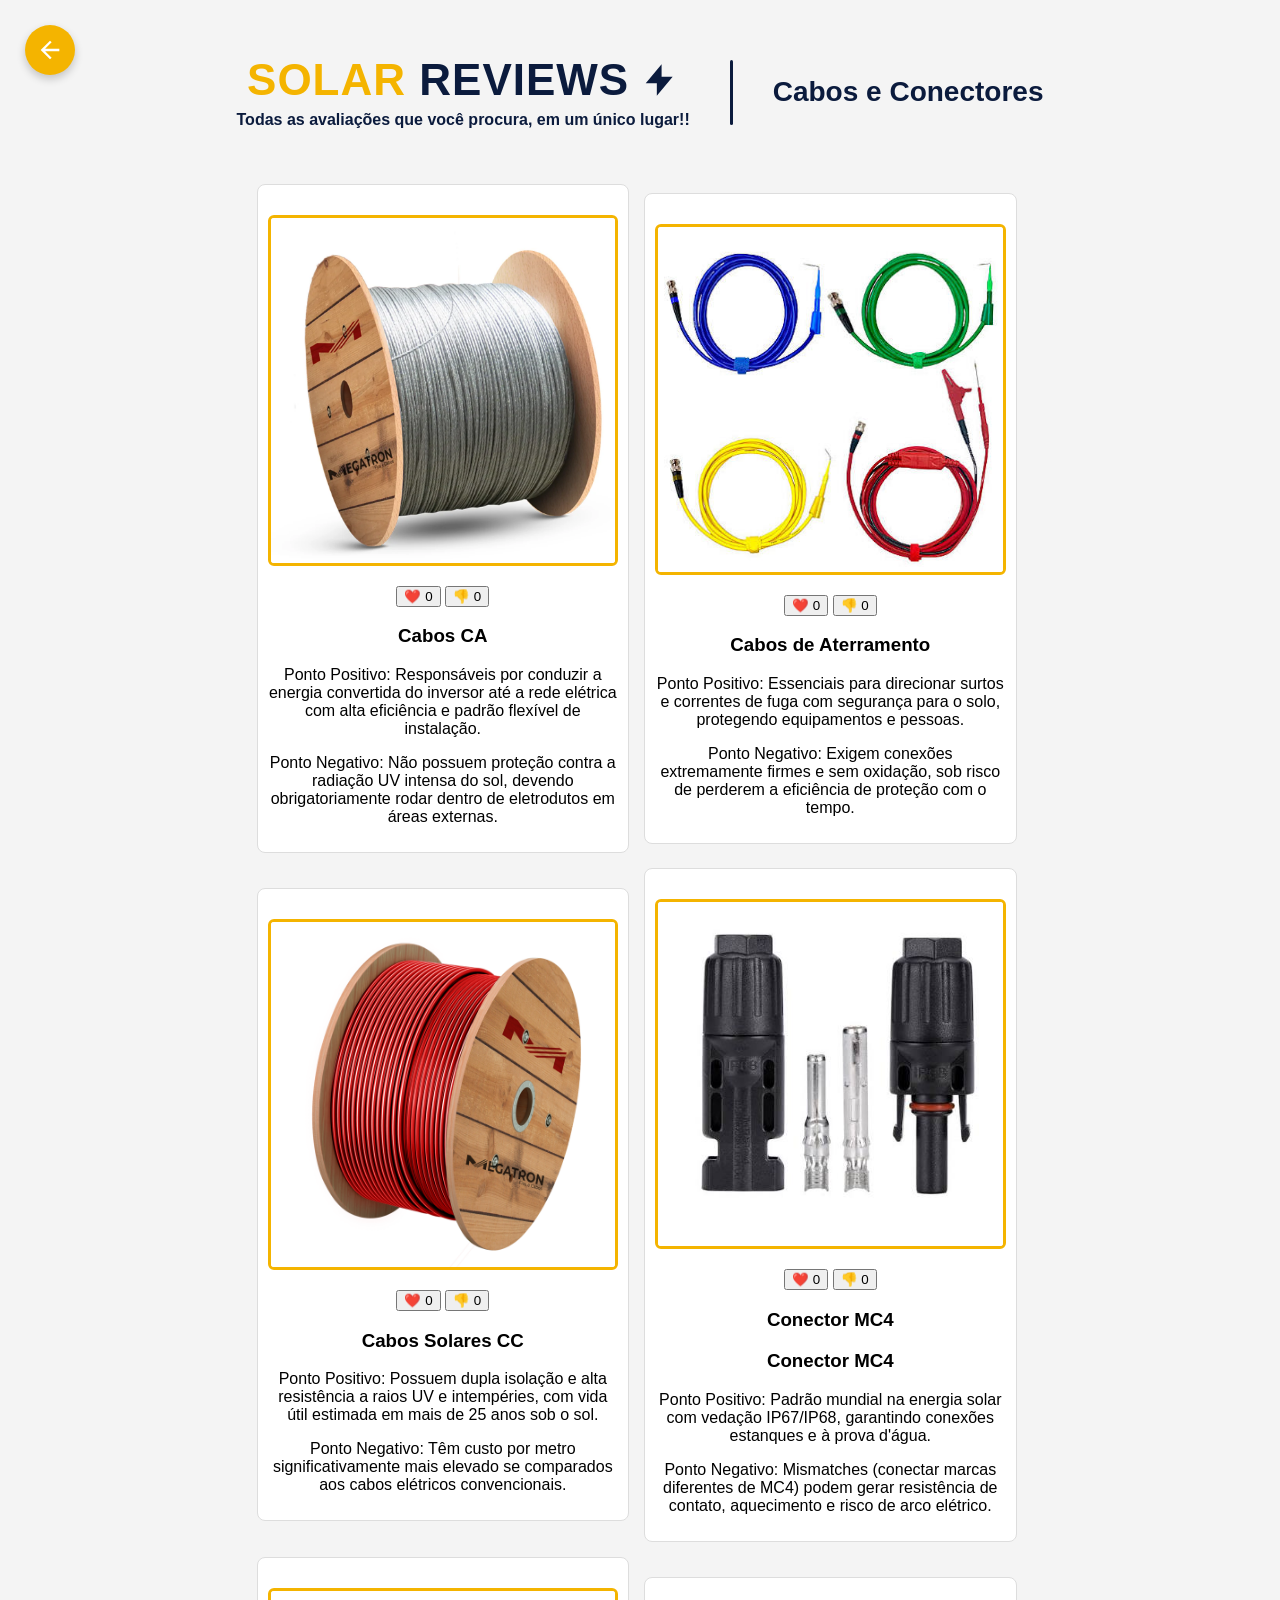
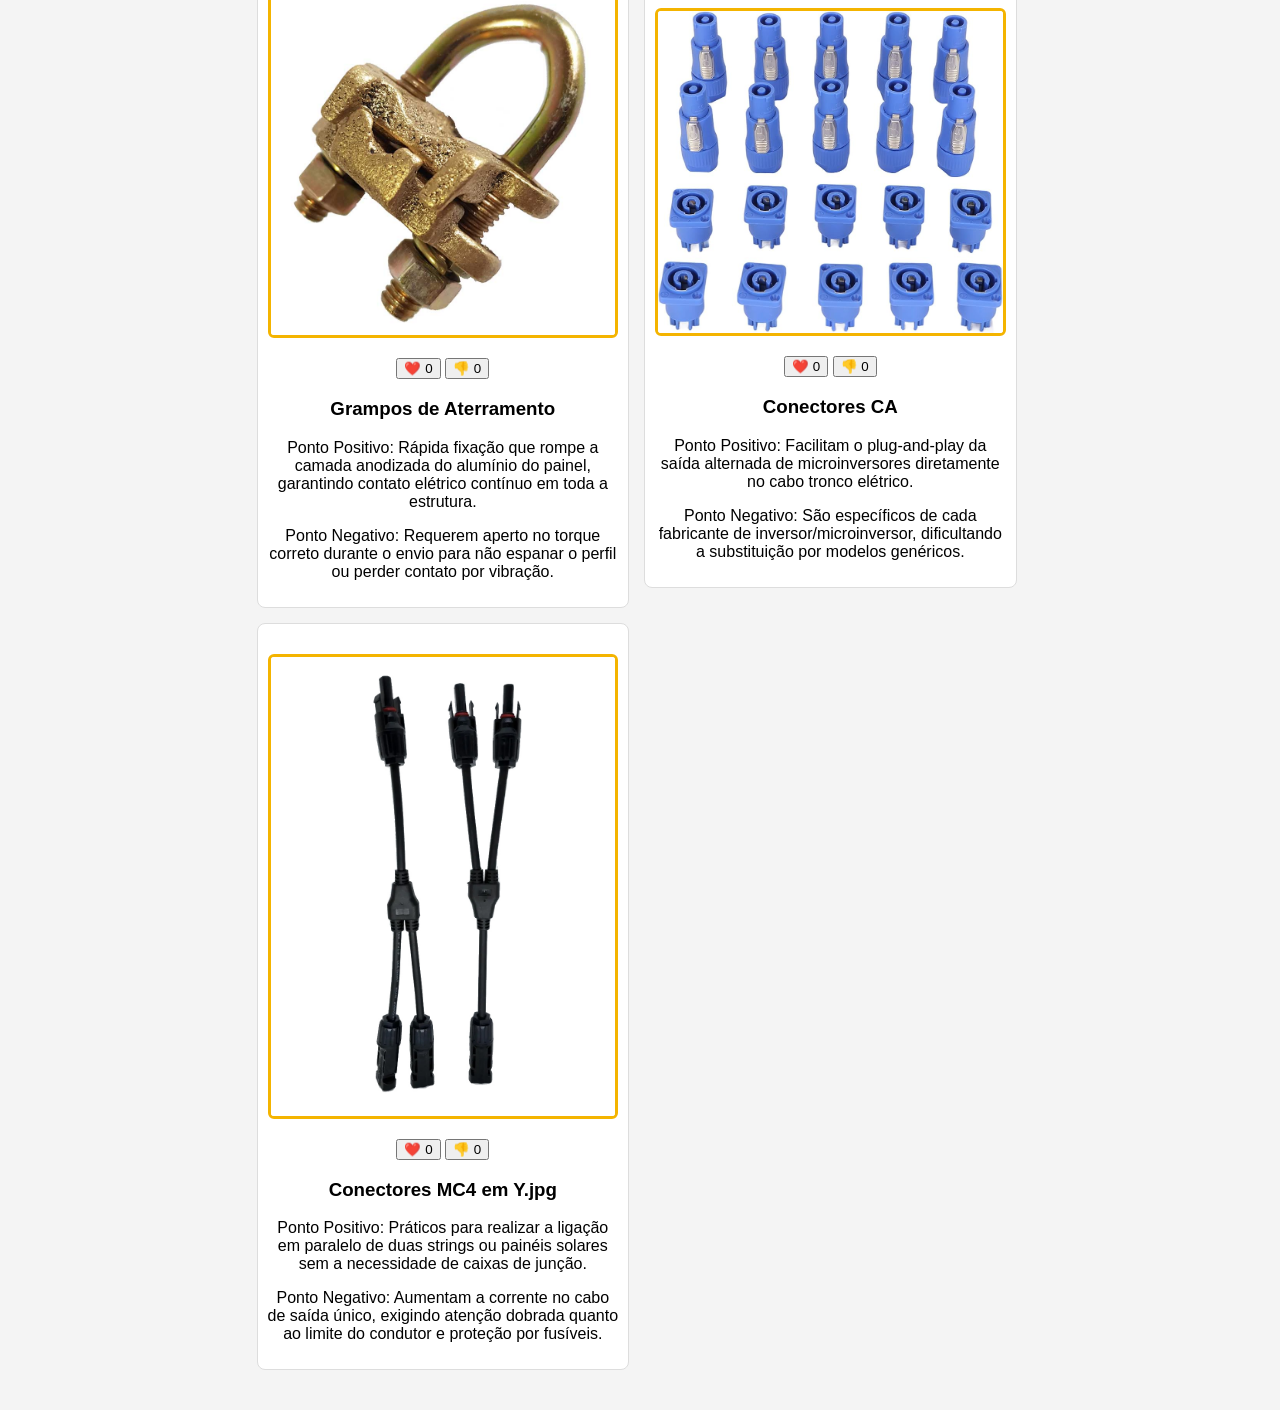
==== commit 36d5ab86: "j" ====
--- a/cabos.html
+++ b/cabos.html
@@ -43,6 +43,8 @@
                  <button class="btn-like" onclick="curtir(this)">❤️ <span class="count">0</span></button>
                  <button class="btn-like" onclick="curtir(this)">👎 <span class="count">0</span></button>
                 <h3>Cabos CA</h3>
+                <p class="descricao-produto">Ponto Positivo: Responsáveis por conduzir a energia convertida do inversor até a rede elétrica com alta eficiência e padrão flexível de instalação.</p>
+                <p class="descricao-produto">Ponto Negativo: Não possuem proteção contra a radiação UV intensa do sol, devendo obrigatoriamente rodar dentro de eletrodutos em áreas externas.</p>
             </div>
 
             <div class="card-produto">
@@ -50,6 +52,8 @@
                  <button class="btn-like" onclick="curtir(this)">❤️ <span class="count">0</span></button>
                  <button class="btn-like" onclick="curtir(this)">👎 <span class="count">0</span></button>
                 <h3>Cabos de Aterramento</h3>
+                <p class="descricao-produto">Ponto Positivo: Essenciais para direcionar surtos e correntes de fuga com segurança para o solo, protegendo equipamentos e pessoas.</p>
+                <p class="descricao-produto">Ponto Negativo: Exigem conexões extremamente firmes e sem oxidação, sob risco de perderem a eficiência de proteção com o tempo.</p>
             </div>
 
             <div class="card-produto">
@@ -57,6 +61,8 @@
                  <button class="btn-like" onclick="curtir(this)">❤️ <span class="count">0</span></button>
                  <button class="btn-like" onclick="curtir(this)">👎 <span class="count">0</span></button>
                 <h3>Cabos Solares CC</h3>
+                <p class="descricao-produto">Ponto Positivo: Possuem dupla isolação e alta resistência a raios UV e intempéries, com vida útil estimada em mais de 25 anos sob o sol.</p>
+                <p class="descricao-produto">Ponto Negativo: Têm custo por metro significativamente mais elevado se comparados aos cabos elétricos convencionais.</p>
             </div>
 
             <div class="card-produto">
@@ -64,6 +70,9 @@
                  <button class="btn-like" onclick="curtir(this)">❤️ <span class="count">0</span></button>
                  <button class="btn-like" onclick="curtir(this)">👎 <span class="count">0</span></button>
                 <h3>Conector MC4</h3>
+                <h3>Conector MC4</h3>
+        <p class="descricao-produto">Ponto Positivo: Padrão mundial na energia solar com vedação IP67/IP68, garantindo conexões estanques e à prova d'água.</p>
+        <p class="descricao-produto">Ponto Negativo: Mismatches (conectar marcas diferentes de MC4) podem gerar resistência de contato, aquecimento e risco de arco elétrico.</p>
             </div>
 
             <div class="card-produto">
@@ -71,6 +80,8 @@
                  <button class="btn-like" onclick="curtir(this)">❤️ <span class="count">0</span></button>
                  <button class="btn-like" onclick="curtir(this)">👎 <span class="count">0</span></button>
                 <h3>Grampos de Aterramento</h3>
+                <p class="descricao-produto">Ponto Positivo: Rápida fixação que rompe a camada anodizada do alumínio do painel, garantindo contato elétrico contínuo em toda a estrutura.</p>
+                <p class="descricao-produto">Ponto Negativo: Requerem aperto no torque correto durante o envio para não espanar o perfil ou perder contato por vibração.</p>
             </div>
 
             <div class="card-produto">
@@ -78,6 +89,8 @@
                  <button class="btn-like" onclick="curtir(this)">❤️ <span class="count">0</span></button>
                  <button class="btn-like" onclick="curtir(this)">👎 <span class="count">0</span></button>
                 <h3>Conectores CA</h3>
+                <p class="descricao-produto">Ponto Positivo: Facilitam o plug-and-play da saída alternada de microinversores diretamente no cabo tronco elétrico.</p>
+                <p class="descricao-produto">Ponto Negativo: São específicos de cada fabricante de inversor/microinversor, dificultando a substituição por modelos genéricos.</p>
             </div>
 
             <div class="card-produto">
@@ -85,6 +98,8 @@
                  <button class="btn-like" onclick="curtir(this)">❤️ <span class="count">0</span></button>
                  <button class="btn-like" onclick="curtir(this)">👎 <span class="count">0</span></button>
                 <h3>Conectores MC4 em Y.jpg</h3>
+                <p class="descricao-produto">Ponto Positivo: Práticos para realizar a ligação em paralelo de duas strings ou painéis solares sem a necessidade de caixas de junção.</p>
+                <p class="descricao-produto">Ponto Negativo: Aumentam a corrente no cabo de saída único, exigindo atenção dobrada quanto ao limite do condutor e proteção por fusíveis.</p>
             </div>
 
             
--- a/Style.css
+++ b/Style.css
@@ -11,20 +11,23 @@
 }
 
 .search-btn {
-    width: 45px;
-    height: 45px;
+    width: 50px;
+    height: 50px;
     border: none;
     border-radius: 50%;
     background: #f4b400;
     color: white;
     cursor: pointer;
-    font-size: 20px;
+    font-size: 22px;
     display: flex;
     align-items: center;
     justify-content: center;
     transition: background 0.3s ease;
 }
 
+.search-btn:hover {
+    background: #d99b00;
+}
 .search-btn:hover {
     background: #d99b00;
 }
@@ -225,22 +228,20 @@
   color: #0b1b3d; /* Azul bem escuro */
 }
 
-/* BOTÃO VOLTAR REDONDO (MÉDIO) */
-.btn-voltar-redondo {
-  position: fixed; /* Fica fixo na tela mesmo ao rolar */
-  top: 25px;
-  left: 25px;
-  width: 50px; /* Tamanho médio */
-  height: 50px;
-  background-color: #F4B400; /* Amarelo */
-  border-radius: 50%; /* Torna o botão redondo */
-  display: flex;
-  align-items: center;
-  justify-content: center;
-  box-shadow: 0 4px 8px rgba(0, 0, 0, 0.2);
-  text-decoration: none;
-  z-index: 9999; /* Garante que fique acima de outros elementos */
-  transition: transform 0.2s ease, background-color 0.2s ease;
+/* BOTÃO DA LUPA (Aumentado em 10%) */
+.search-btn {
+    width: 50px;         /* Aumentado de 45px para 50px */
+    height: 50px;        /* Aumentado de 45px para 50px */
+    border: none;
+    border-radius: 50%;
+    background: #f4b400;
+    color: white;
+    cursor: pointer;
+    font-size: 22px;     /* Aumentado de 20px para 22px para a lupa acompanhar o botão */
+    display: flex;
+    align-items: center;
+    justify-content: center;
+    transition: background 0.3s ease;
 }
 
 /* Seta branca dentro do botão */
@@ -254,4 +255,272 @@
 .btn-voltar-redondo:hover {
   background-color: #d99b00;
   transform: scale(1.08);
+}
+
+/* BOTÃO VOLTAR REDONDO (VOLTA A APARECER NAS PÁGINAS SECUNDÁRIAS) */
+.btn-voltar-redondo {
+    position: fixed;
+    top: 25px;
+    left: 25px;
+    width: 50px;
+    height: 50px;
+    background-color: #F4B400; /* Amarelo */
+    border-radius: 50%;
+    display: flex;
+    align-items: center;
+    justify-content: center;
+    box-shadow: 0 4px 8px rgba(0, 0, 0, 0.2);
+    text-decoration: none;
+    z-index: 9999;
+    transition: transform 0.2s ease, background-color 0.2s ease;
+}
+
+/* Seta/flecha branca dentro do botão */
+.btn-voltar-redondo svg {
+    width: 28px;
+    height: 28px;
+    fill: #FFFFFF; /* Cor da seta em branco */
+}
+
+/* Efeito ao passar o mouse */
+.btn-voltar-redondo:hover {
+    background-color: #d99b00;
+    transform: scale(1.08);
+}
+
+/* ==========================================
+   CABEÇALHO DA PÁGINA INICIAL (INDEX)
+   ========================================== */
+
+/* Cabeçalho centralizado no topo */
+.header-index {
+    width: 100%;
+    display: flex;
+    flex-direction: column;
+    align-items: center; /* Garante que o bloco do título e do subtítulo fiquem alinhados entre si */
+    justify-content: center;
+    margin-top: 10px;
+    margin-bottom: 30px;
+}
+
+/* Título Showcard Gothic */
+.titulo-index {
+    font-family: 'Showcard Gothic', 'Impact', sans-serif;
+    font-size: 6vw;
+    margin: 0;
+    display: inline-flex;
+    align-items: center;
+    justify-content: center;
+    gap: 15px;
+    text-transform: uppercase;
+}
+
+/* Palavra "Solar" em Amarelo */
+.header-index .cor-solar {
+    color: #F4B400;
+}
+
+/* Palavra "Reviews" em Azul bem escuro */
+.header-index .cor-reviews {
+    color: #0b1b3d;
+}
+
+/* Raiozinho em Azul escuro */
+.icone-raio-index {
+    color: #0b1b3d;
+    font-size: 0.9em;
+}
+
+/* Subtítulo perfeitamente centralizado em relação ao TÍTULO */
+.subtitulo-index {
+    margin-top: 15px;
+    font-size: 24px;
+    color: #0b1b3d;
+    font-weight: 700;
+    letter-spacing: 0.5px;
+    text-align: center;
+    width: fit-content; /* Força o subtítulo a ter a largura exata do bloco acima */
+}
+
+/* ==========================================
+   SOBRE NÓS E IMAGEM (MESMA ALTURA E CENTRALIZADO)
+   ========================================== */
+
+/* Seção principal: transformada em um QUADRO COM MOLDURA */
+.secao-sobre {
+    background-color: white; /* Um fundo branco bem suave dentro da moldura destaca do cinza */
+    border: 2px solid #0b1b3d; /* Moldura fina na cor Azul Escuro */
+    border-radius: 12px; /* Cantos levemente arredondados para um visual moderno */
+    display: flex;
+    align-items: stretch;
+    justify-content: center;
+    gap: 40px;
+    width: 85%;
+    max-width: 1000px;
+    margin: 40px auto;
+    padding: 35px; /* Espaço interno para o conteúdo não colar na moldura */
+    box-sizing: border-box;
+    box-shadow: 0 4px 15px rgba(0, 0, 0, 0.05); /* Sombra bem leve para dar profundidade na parede */
+}
+
+/* Lado Esquerdo: Bloco de texto */
+.conteudo-sobre {
+    flex: 1;
+    display: flex;
+    flex-direction: column;
+    justify-content: space-between;
+    padding: 10px 20px;
+}
+
+/* Título "Sobre nós" centralizado na metade esquerda e na cor #F4B400 */
+.conteudo-sobre h2 {
+    color: #F4B400; /* Amarelo */
+    font-size: 34px;
+    margin: 0 0 15px 0;
+    text-align: center; /* Centraliza a palavra no bloco da esquerda */
+}
+
+/* Parágrafo do texto */
+.conteudo-sobre p {
+    color: #333333;
+    font-size: 22px;
+    line-height: 1.7;
+    text-align: justify;
+    margin: 0;
+}
+
+/* Frase de destaque em Negrito e na cor #F4B400 */
+.destaque-texto {
+    color: #F4B400;
+    font-weight: bold;
+}
+
+/* Lado Direito: Imagem */
+.imagem-sobre {
+    flex: 1;
+    display: flex;
+    align-items: center;
+    justify-content: center;
+}
+
+.imagem-sobre img {
+    width: 100%;
+    height: 100%;
+    max-height: 350px;
+    object-fit: cover;
+    margin: 0;
+    border-radius: 12px;
+}
+
+/* ==========================================
+   SEÇÃO: POR QUE AVALIAR PRODUTOS SOLARES
+   ========================================== */
+
+.secao-diferenciais {
+    width: 90%;
+    max-width: 1100px;
+    margin: 35px auto 70px auto; /* Reduzida a margem do topo para subir a seção */
+    background: transparent;
+    display: flex;
+    flex-direction: column;
+    align-items: center;
+    font-family: Arial, sans-serif;
+}
+.titulo-diferenciais {
+    color: #0b1b3d;
+    font-size: 30px;
+    font-weight: 900;
+    text-align: center;
+    margin-top: 0;
+    margin-bottom: 60px; /* Aumentado para igualar o espaço até o primeiro tópico */
+    font-family: Arial, sans-serif;
+    letter-spacing: 0.5px;
+}
+
+/* Lista e alinhamento dos tópicos */
+.lista-topicos {
+    width: 100%;
+    display: flex;
+    flex-direction: column;
+    gap: 65px;
+}
+
+/* ==========================================
+   MOLDURA E ALINHAMENTO DOS TÓPICOS
+   ========================================== */
+
+/* Caixa do tópico com a moldura amarela */
+.topico-item {
+    display: flex;
+    flex-direction: row; /* Força o ícone e o texto a ficarem LADO A LADO */
+    align-items: center; /* Centraliza o ícone verticalmente junto ao texto */
+    gap: 25px; /* Espaço entre o ícone e a caixa de texto */
+    width: 80%;
+    
+    /* Moldura em volta de todo o tópico */
+    border: 2px solid #F4B400; /* Linha fina na cor amarela/laranja */
+    border-radius: 12px;
+    padding: 25px 30px;
+    background: transparent; /* Mantém o fundo padrão do site */
+    box-sizing: border-box;
+}
+
+/* Tópico da Esquerda: Ícone ANTES do texto */
+.topico-esquerda {
+    align-self: flex-start;
+    flex-direction: row; /* Ícone na esquerda, texto na direita */
+    text-align: left;
+}
+
+/* Tópico da Direita: Mantém a moldura na direita, mas alinha o conteúdo interno à esquerda */
+.topico-direita {
+    align-self: flex-end;    /* Mantém o quadro/moldura no lado direito da página */
+    flex-direction: row;     /* Coloca o raio na esquerda e o texto na direita (dentro do quadro) */
+    text-align: left;        /* Alinha as frases do texto para a esquerda */
+}
+
+/* Garante que o texto fique organizado em bloco interno */
+.texto-topico {
+    display: flex;
+    flex-direction: column; /* Título em cima, frase explicativa embaixo */
+}
+/* ÍCONES GRANDES E ENCORPADOS */
+.icone-topico svg {
+    width: 75px;  /* Aumentado de 63px para 75px */
+    height: 75px;
+    flex-shrink: 0;
+    /* Adiciona uma leve sombra para dar mais presença ao ícone */
+    filter: drop-shadow(0px 3px 5px rgba(0,0,0,0.15));
+}
+
+.icone-sol svg {
+    fill: #F4B400;
+}
+
+.icone-raio-laranja svg {
+    fill: #FF6B00;
+}
+
+.icone-lupa-azul svg {
+    fill: #0b1b3d;
+}
+
+/* TÍTULOS DOS TÓPICOS EM NEGRITO FORTE */
+.texto-topico h3 {
+    color: #0b1b3d;
+    font-size: 32px;
+    font-weight: 900; /* Negrito pesado */
+    margin: 0 0 8px 0;
+    letter-spacing: 1px;
+    font-family: Arial, sans-serif;
+}
+
+/* DESCRIÇÃO DOS TÓPICOS EM NEGRITO */
+.texto-topico p {
+    color: #111111; /* Cor mais escura para dar mais destaque */
+    font-size: 24px;
+    font-weight: 700; /* Texto do parágrafo totalmente em NEGRITO */
+    line-height: 1.4;
+    margin: 0;
+    font-family: Arial, sans-serif;
 }
